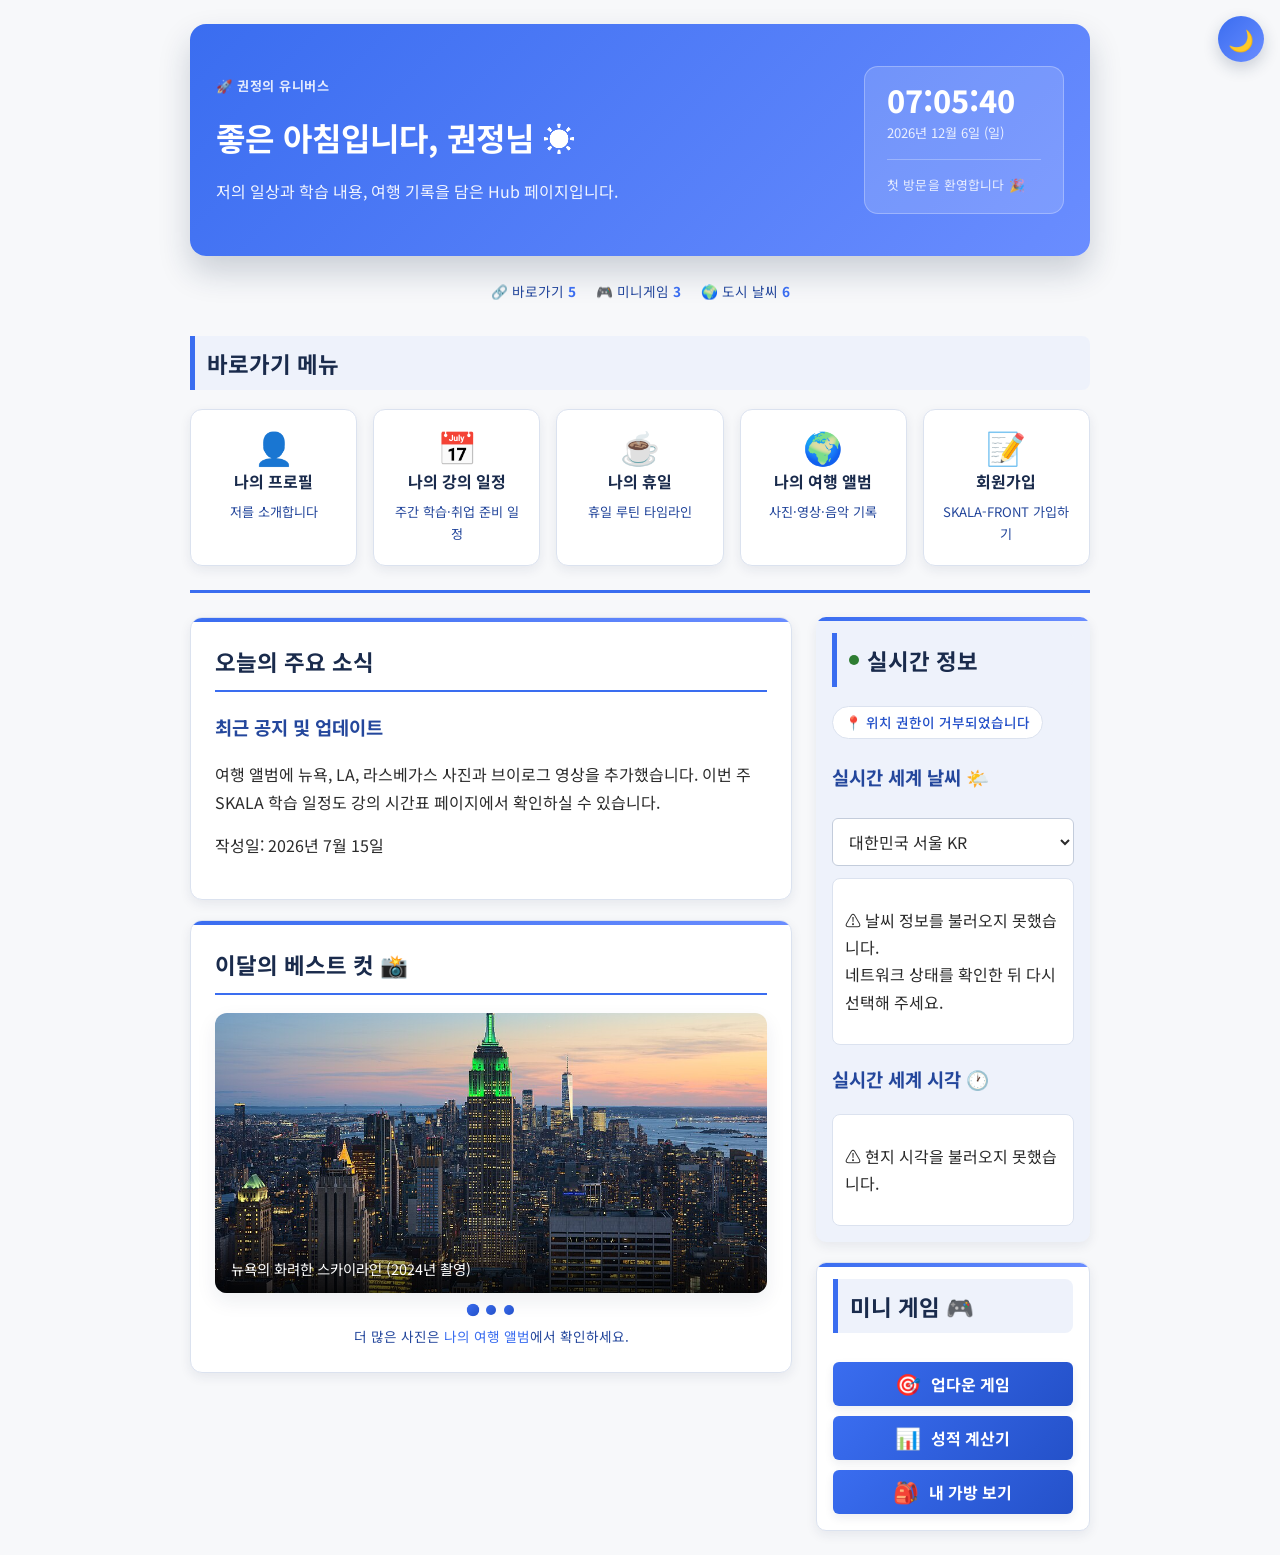
==== html/index.html @ fd558a5b "feat: 실시간 정보 위치를 실제 위치 기반으로 변경" ====
<!DOCTYPE html>
<html lang="ko">
<head>
  <meta charset="UTF-8">
  <meta name="viewport" content="width=device-width, initial-scale=1.0">
  <meta name="description" content="권정의 개인 포털 - 프로필, 강의 일정, 휴일, 여행 앨범과 실시간 세계 날씨·시각, 미니 게임을 한 곳에서 만나보세요.">
  <title>Welcome SKALA</title>
  <link rel="icon" type="image/svg+xml" href="../media/favicon.svg">
  <script>
    if (localStorage.getItem("theme") === "dark") {
      document.documentElement.setAttribute("data-theme", "dark");
    }
  </script>
  <link rel="preconnect" href="https://fonts.googleapis.com">
  <link rel="preconnect" href="https://fonts.gstatic.com" crossorigin>
  <link href="https://fonts.googleapis.com/css2?family=Noto+Sans+KR:wght@400;500;700&display=swap" rel="stylesheet">
  <link rel="stylesheet" href="../css/style.css">
</head>
<body>
  <button id="theme-toggle" class="theme-toggle" aria-label="다크모드 전환">🌙</button>
  <div class="container">
  <header class="hero hero-split">
    <div class="hero-main">
      <p class="hero-eyebrow">🚀 권정의 유니버스</p>
      <h1 class="hero-greeting"><span id="greeting">환영합니다</span></h1>
      <p class="hero-lead">저의 일상과 학습 내용, 여행 기록을 담은 Hub 페이지입니다.</p>
    </div>
    <div class="hero-status">
      <span class="hero-status-clock" id="clock">--:--:--</span>
      <span class="hero-status-date" id="hero-date"></span>
      <span class="hero-status-divider" aria-hidden="true"></span>
      <span class="hero-visit" id="hero-visit"></span>
    </div>
  </header>

  <section class="stats-strip" aria-label="사이트 요약">
    <span class="stat-item">🔗 바로가기 <strong id="stat-nav">0</strong></span>
    <span class="stat-item">🎮 미니게임 <strong id="stat-game">0</strong></span>
    <span class="stat-item">🌍 도시 날씨 <strong id="stat-city">0</strong></span>
  </section>

  <nav>
    <h2>바로가기 메뉴</h2>
    <div class="nav-cards">
      <a href="myProfile.html" class="nav-card">
        <span class="nav-card-icon">👤</span>
        <span class="nav-card-title">나의 프로필</span>
        <span class="nav-card-desc">저를 소개합니다</span>
      </a>
      <a href="myClass.html" class="nav-card">
        <span class="nav-card-icon">📅</span>
        <span class="nav-card-title">나의 강의 일정</span>
        <span class="nav-card-desc">주간 학습·취업 준비 일정</span>
      </a>
      <a href="myHoliday.html" class="nav-card">
        <span class="nav-card-icon">☕</span>
        <span class="nav-card-title">나의 휴일</span>
        <span class="nav-card-desc">휴일 루틴 타임라인</span>
      </a>
      <a href="myTrip.html" class="nav-card">
        <span class="nav-card-icon">🌍</span>
        <span class="nav-card-title">나의 여행 앨범</span>
        <span class="nav-card-desc">사진·영상·음악 기록</span>
      </a>
      <a href="signUp.html" class="nav-card">
        <span class="nav-card-icon">📝</span>
        <span class="nav-card-title">회원가입</span>
        <span class="nav-card-desc">SKALA-FRONT 가입하기</span>
      </a>
    </div>
  </nav>

  <hr class="nav-divider">

  <div class="content-layout">
    <main class="main-column">
      <section class="section-card">
        <h2>오늘의 주요 소식</h2>
        <article>
          <h3>최근 공지 및 업데이트</h3>
          <p>여행 앨범에 뉴욕, LA, 라스베가스 사진과 브이로그 영상을 추가했습니다. 이번 주 SKALA 학습 일정도 강의 시간표 페이지에서 확인하실 수 있습니다.</p>
          <p>작성일: 2026년 7월 15일</p>
        </article>
      </section>

      <section class="section-card">
      <h2>이달의 베스트 컷 📸</h2>
      <div class="carousel" id="bestCut">
        <div class="carousel-slides">
          <figure class="carousel-slide">
            <img src="../media/photo1.jpg" alt="뉴욕 스카이라인">
            <figcaption>뉴욕의 화려한 스카이라인 (2024년 촬영)</figcaption>
          </figure>
          <figure class="carousel-slide">
            <img src="../media/photo2.jpg" alt="LA 다운타운 야경">
            <figcaption>LA 다운타운의 밤 (2020년 촬영)</figcaption>
          </figure>
          <figure class="carousel-slide">
            <img src="../media/photo3.jpg" alt="라스베가스 스트립 야경">
            <figcaption>라스베가스 스트립의 화려한 야경 (2024년 촬영)</figcaption>
          </figure>
        </div>
        <div class="carousel-dots">
          <button class="carousel-dot" type="button" aria-label="1번째 사진"></button>
          <button class="carousel-dot" type="button" aria-label="2번째 사진"></button>
          <button class="carousel-dot" type="button" aria-label="3번째 사진"></button>
        </div>
        <p class="carousel-hint">더 많은 사진은 <a href="myTrip.html">나의 여행 앨범</a>에서 확인하세요.</p>
      </div>
      </section>
    </main>

    <div class="side-column">
      <aside>
        <h2 class="live-header"><span class="live-dot" aria-hidden="true"></span>실시간 정보</h2>
        <p class="location-badge" id="location-badge" aria-live="polite">📍 위치 확인 중...</p>

        <h3>실시간 세계 날씨 🌤️</h3>
        <label for="citySelect" class="visually-hidden">날씨를 조회할 도시 선택</label>
        <select id="citySelect">
          <option value="">-- 도시를 선택하세요 --</option>
          <option value="seoul">대한민국 서울 KR</option>
          <option value="newyork">미국 뉴욕 US</option>
          <option value="la">미국 LA US</option>
          <option value="vegas">미국 라스베가스 US</option>
          <option value="tokyo">일본 도쿄 JP</option>
          <option value="paris">프랑스 파리 FR</option>
        </select>
        <div id="weather-box" aria-live="polite">
          <p>도시를 선택하면 실시간 날씨 정보가 표시됩니다.</p>
        </div>

        <h3>실시간 세계 시각 🕐</h3>
        <div id="worldtime-box" aria-live="polite">
          <p>도시를 선택하면 현지 시각이 표시됩니다.</p>
        </div>
      </aside>

      <section class="game-section">
        <h2>미니 게임 <span class="game-emoji" aria-hidden="true">🎮</span></h2>
        <button class="game-btn" onclick="startUpDownGame()">
          <span class="game-btn-icon" aria-hidden="true">🎯</span>
          <span class="game-btn-label">업다운 게임</span>
        </button>
        <button class="game-btn" onclick="startGradeCalculator()">
          <span class="game-btn-icon" aria-hidden="true">📊</span>
          <span class="game-btn-label">성적 계산기</span>
        </button>
        <button class="game-btn" onclick="showMyBag()">
          <span class="game-btn-icon" aria-hidden="true">🎒</span>
          <span class="game-btn-label">내 가방 보기</span>
        </button>
      </section>
    </div>
  </div>
  </div>
  <script src="../script/upDown.js"></script>
  <script src="../script/grade.js"></script>
  <script src="../script/bag.js"></script>
  <script type="module" src="../script/realtimeInfo.js"></script>
  <script src="../script/darkMode.js"></script>
  <script src="../script/scrollReveal.js"></script>
  <script src="../script/backToTop.js"></script>
  <script src="../script/visitCounter.js"></script>
  <script src="../script/geoLocation.js"></script>
  <script src="../script/indexStats.js"></script>
  <script src="../script/greetingClock.js"></script>
  <script src="../script/carousel.js"></script>
</body>
</html>
---- css/style.css ----
/* ===== 색상 변수 (라이트 테마 기본값) ===== */
:root {
  --color-bg: #f7f8fa;
  --color-text: #2b2b2b;
  --color-text-muted: #6b7280;
  --color-heading: #1a2b4c;
  --color-heading-accent: #24479c;
  --color-primary: #3a6df0;
  --color-primary-dark: #2451c9;
  --color-primary-light: #6a8dff;
  --color-card-bg: #ffffff;
  --color-border: #dbe2ef;
  --color-aside-bg: #eef2fb;
  --color-input-border: #c3ccdb;
  --color-reset-bg: #e4e8f0;
  --color-reset-bg-hover: #d3d9e6;
  --color-table-border: #d0d7e2;
  --color-row-alt: #f4f7fd;
  --color-row-hover: #dfe8fb;
  --color-today-tint: rgba(232, 145, 43, 0.16);
  --color-shadow: rgba(26, 43, 76, 0.08);
  --color-shadow-strong: rgba(26, 43, 76, 0.2);
  --color-invalid: #d32f2f;
  --color-valid: #2e7d32;
}

/* ===== 다크 테마 오버라이드 ===== */
:root[data-theme="dark"] {
  --color-bg: #0f1420;
  --color-text: #dfe4f0;
  --color-text-muted: #9aa4bd;
  --color-heading: #f3f5fb;
  --color-heading-accent: #9db4f5;
  --color-primary: #5b8dff;
  --color-primary-dark: #3a6df0;
  --color-primary-light: #86a8ff;
  --color-card-bg: #1a2133;
  --color-border: #2b3450;
  --color-aside-bg: #1e2740;
  --color-input-border: #3a4560;
  --color-reset-bg: #2a3350;
  --color-reset-bg-hover: #35406a;
  --color-table-border: #2b3450;
  --color-row-alt: #202a42;
  --color-row-hover: #2b3757;
  --color-today-tint: rgba(240, 166, 65, 0.22);
  --color-shadow: rgba(0, 0, 0, 0.4);
  --color-shadow-strong: rgba(0, 0, 0, 0.6);
  --color-invalid: #ff6b6b;
  --color-valid: #4caf50;
}

/* ===== 전체 테마 ===== */
body {
  font-family: "Noto Sans KR", sans-serif;
  line-height: 1.7;
  color: var(--color-text);
  background-color: var(--color-bg);
  margin: 0;
  padding: 24px;
  transition: background-color 0.3s ease, color 0.3s ease;
}

/* ===== 접근성: 키보드 포커스 표시 ===== */
a:focus-visible,
button:focus-visible,
input:focus-visible,
select:focus-visible,
textarea:focus-visible {
  outline: 3px solid var(--color-primary);
  outline-offset: 2px;
  border-radius: 4px;
}

/* ===== 접근성: 시각적으로 숨기되 스크린리더에는 노출 ===== */
.visually-hidden {
  position: absolute;
  width: 1px;
  height: 1px;
  padding: 0;
  margin: -1px;
  overflow: hidden;
  clip: rect(0, 0, 0, 0);
  white-space: nowrap;
  border: 0;
}

/* ===== 제목 강조 ===== */
h1 {
  color: var(--color-heading);
  font-size: 2em;
  padding-bottom: 12px;
  margin-bottom: 20px;
  border-bottom: 3px solid var(--color-primary);
}

h2 {
  color: var(--color-heading);
  font-size: 1.4em;
  padding: 8px 12px;
  margin-top: 32px;
  border-left: 5px solid var(--color-primary);
  background-color: var(--color-aside-bg);
  border-radius: 0 8px 8px 0;
}

h3 {
  color: var(--color-heading-accent);
}

/* ===== 링크 스타일 ===== */
a {
  color: var(--color-primary);
  text-decoration: none;
  transition: color 0.2s ease;
}

a:hover {
  color: var(--color-primary-dark);
  text-decoration: underline;
}

/* ===== 레이아웃 컨테이너 ===== */
.container {
  max-width: 900px;
  margin: 0 auto;
  padding: 0 16px;
}

/* ===== 카드 공통 상단 그라데이션 바 ===== */
.side-column aside,
.side-column .game-section {
  position: relative;
  overflow: hidden;
}

.side-column aside::before,
.side-column .game-section::before {
  content: "";
  position: absolute;
  top: 0;
  left: 0;
  right: 0;
  height: 4px;
  background: linear-gradient(90deg, var(--color-primary), var(--color-primary-light));
}

/* ===== 여행 사진 카드 (myTrip.html) ===== */
.trip-card {
  margin: 0;
}

.trip-card img {
  display: block;
  width: 100%;
  height: 170px;
  object-fit: cover;
  border-radius: 10px;
  box-shadow: 0 4px 12px var(--color-shadow);
  transition: transform 0.25s ease, box-shadow 0.25s ease;
}

.trip-card img:hover {
  transform: translateY(-5px);
  box-shadow: 0 14px 26px var(--color-shadow-strong);
}

.trip-card img.lightbox-trigger {
  cursor: zoom-in;
}

.trip-card img.lightbox-trigger:focus-visible {
  outline: 3px solid var(--color-primary);
  outline-offset: 3px;
}

/* ===== 사진 라이트박스 (myTrip.html) ===== */
.lightbox {
  position: fixed;
  inset: 0;
  z-index: 2000;
  display: none;
  align-items: center;
  justify-content: center;
  padding: 24px;
  background: rgba(8, 12, 22, 0.88);
  backdrop-filter: blur(4px);
}

.lightbox.open {
  display: flex;
}

.lightbox-content {
  margin: 0;
  display: flex;
  flex-direction: column;
  align-items: center;
  gap: 14px;
}

.lightbox-img {
  max-width: 92vw;
  max-height: 78vh;
  object-fit: contain;
  border-radius: 10px;
  box-shadow: 0 20px 50px rgba(0, 0, 0, 0.5);
}

.lightbox-caption {
  color: #f2f4f8;
  font-weight: 600;
  font-size: 0.95rem;
  text-align: center;
}

.lightbox-close,
.lightbox-nav {
  position: fixed;
  display: grid;
  place-items: center;
  padding: 0;
  border: none;
  border-radius: 50%;
  color: #ffffff;
  background: rgba(255, 255, 255, 0.15);
  box-shadow: none;
  cursor: pointer;
  line-height: 1;
  transition: background 0.2s ease, transform 0.2s ease;
}

.lightbox-close {
  top: 18px;
  right: 18px;
  width: 44px;
  height: 44px;
  font-size: 1.3rem;
}

.lightbox-nav {
  top: 50%;
  transform: translateY(-50%);
  width: 48px;
  height: 48px;
  font-size: 2rem;
}

.lightbox-prev {
  left: 18px;
}

.lightbox-next {
  right: 18px;
}

.lightbox-close:hover {
  background: rgba(255, 255, 255, 0.3);
  transform: scale(1.08);
}

.lightbox-nav:hover {
  background: rgba(255, 255, 255, 0.3);
  transform: translateY(-50%) scale(1.08);
}

.lightbox-close:focus-visible,
.lightbox-nav:focus-visible {
  outline: 3px solid #ffffff;
  outline-offset: 2px;
}

.trip-card figcaption {
  margin-top: 10px;
}

.trip-card figcaption strong {
  color: var(--color-heading);
  font-size: 1.05em;
}

.trip-card .trip-year {
  color: var(--color-heading-accent);
  font-size: 0.9em;
}

.trip-card figcaption small {
  display: block;
  margin-top: 4px;
  font-size: 0.75em;
  color: var(--color-heading-accent);
}

/* 미디어(오디오/비디오)를 카드 폭에 맞춤 */
.section-card audio {
  width: 100%;
}

.section-card video {
  display: block;
  width: 100%;
  max-width: 640px;
  margin: 0 auto;
  border-radius: 10px;
}

/* ===== 테이블 (myClass.html) ===== */
/* 좁은 화면에서 표가 짓눌리지 않고 가로 스크롤되도록 감싸는 래퍼 */
.table-scroll {
  overflow-x: auto;
  margin-bottom: 28px;
  border-radius: 10px;
  -webkit-overflow-scrolling: touch;
}

table {
  border-collapse: collapse;
  width: 100%;
  min-width: 640px;
  margin-bottom: 28px;
  box-shadow: 0 4px 12px var(--color-shadow);
  border-radius: 10px;
  overflow: hidden;
}

.table-scroll table {
  margin-bottom: 0;
}

th,
td {
  border: 1px solid var(--color-table-border);
  padding: 10px 8px;
  text-align: center;
}

thead th {
  background: linear-gradient(135deg, var(--color-primary), var(--color-primary-dark));
  color: #ffffff;
}

tbody th {
  background-color: var(--color-aside-bg);
  color: var(--color-heading);
}

td {
  background-color: var(--color-card-bg);
  transition: background-color 0.15s ease;
}

/* 짝수 행 zebra 스트라이핑 */
tbody tr:nth-child(even) td {
  background-color: var(--color-row-alt);
}

/* 셀(칸) hover 강조 */
tbody td:hover {
  background-color: var(--color-row-hover);
}

/* ===== 오늘 요일 강조 (myClass.html) ===== */
thead th.today-head {
  background: linear-gradient(135deg, #efa53c, #e0821f);
}

.today-badge {
  display: block;
  margin-top: 5px;
  font-size: 0.7rem;
  font-weight: 700;
  letter-spacing: 0.02em;
}

/* 배경색 위에 겹치는 오버레이라 zebra 줄무늬 위에서도 균일하게 보임 */
td.today-col,
tbody th.today-col {
  background-image: linear-gradient(
    var(--color-today-tint),
    var(--color-today-tint)
  );
}

.today-note {
  margin: 0 0 20px;
  padding: 12px 16px;
  border-radius: 10px;
  background-color: var(--color-aside-bg);
  border: 1px solid var(--color-border);
  color: var(--color-heading);
  font-size: 0.9rem;
}

/* ===== 회원가입 폼 (signUp.html) ===== */
fieldset {
  border: 1px solid var(--color-border);
  border-radius: 10px;
  padding: 20px;
  margin-bottom: 24px;
  background-color: var(--color-card-bg);
  box-shadow: 0 4px 12px var(--color-shadow);
}

legend {
  float: left;
  width: 100%;
  box-sizing: border-box;
  padding: 0 0 12px 0;
  margin-bottom: 18px;
  border-bottom: 2px solid var(--color-primary);
  font-weight: 700;
  color: var(--color-heading);
  font-size: 1.1em;
}

/* legend를 float으로 정상 흐름에 넣은 뒤 본문이 아래로 오도록 */
legend + * {
  clear: left;
}

label {
  font-weight: 500;
}

input[type="text"],
input[type="password"],
input[type="date"],
select,
textarea {
  width: 100%;
  max-width: 360px;
  padding: 10px 12px;
  margin-top: 6px;
  font-family: inherit;
  font-size: 1em;
  color: var(--color-text);
  background-color: var(--color-card-bg);
  border: 1px solid var(--color-input-border);
  border-radius: 6px;
  box-sizing: border-box;
  transition: border-color 0.2s ease;
}

input[type="text"]:focus,
input[type="password"]:focus,
input[type="date"]:focus,
select:focus,
textarea:focus {
  outline: none;
  border-color: var(--color-primary);
}

.hidden {
  display: none;
}

input[type="submit"],
input[type="reset"] {
  padding: 12px 24px;
  margin-right: 10px;
  font-size: 1em;
  font-weight: 700;
  border-radius: 6px;
  border: none;
  cursor: pointer;
  box-shadow: 0 4px 10px var(--color-shadow);
  transition: background-color 0.2s ease, transform 0.2s ease, box-shadow 0.2s ease;
}

input[type="submit"] {
  background: linear-gradient(135deg, var(--color-primary), var(--color-primary-dark));
  color: #ffffff;
}

input[type="submit"]:hover {
  transform: translateY(-2px);
  box-shadow: 0 10px 20px var(--color-shadow-strong);
}

input[type="reset"] {
  background-color: var(--color-reset-bg);
  color: var(--color-text);
}

input[type="reset"]:hover {
  background-color: var(--color-reset-bg-hover);
}

/* ===== 공통 히어로 헤더 (signUp / myProfile / myHoliday) ===== */
.hero {
  position: relative;
  text-align: center;
  padding: 42px 26px;
  margin: 0 auto 24px auto;
  background: linear-gradient(135deg, var(--color-primary), var(--color-primary-light));
  border-radius: 16px;
  box-shadow: 0 16px 32px var(--color-shadow-strong);
}

.home-link {
  position: absolute;
  top: 16px;
  left: 16px;
  display: inline-flex;
  align-items: center;
  gap: 4px;
  padding: 6px 12px;
  font-size: 0.85rem;
  font-weight: 500;
  color: #ffffff;
  background-color: rgba(255, 255, 255, 0.18);
  border: 1px solid rgba(255, 255, 255, 0.35);
  border-radius: 999px;
  transition: background-color 0.2s ease, transform 0.2s ease;
}

.home-link:hover {
  background-color: rgba(255, 255, 255, 0.3);
  transform: translateX(-2px);
}

/* 폼 폭에 맞춘 좁은 히어로 (signUp) */
.hero-narrow {
  max-width: 520px;
}

.hero-icon {
  width: 76px;
  height: 76px;
  margin: 0 auto 14px auto;
  display: flex;
  align-items: center;
  justify-content: center;
  font-size: 2.3em;
  background-color: rgba(255, 255, 255, 0.2);
  border-radius: 50%;
}

.hero h1 {
  color: #ffffff;
  border-bottom: none;
  margin: 0 0 14px 0;
  padding-bottom: 0;
  animation: fadeIn 1s ease;
}

.hero p {
  color: rgba(255, 255, 255, 0.92);
  margin: 0 auto;
  max-width: 480px;
  line-height: 1.7;
}

/* 히어로 인사말 + 실시간 시계 (index.html) */
/* index hero: 좌우 스플릿 레이아웃 (인사말 + 상태 카드) */
.hero-split {
  text-align: left;
  display: flex;
  align-items: center;
  justify-content: space-between;
  flex-wrap: wrap;
  gap: 24px 32px;
}

.hero-main {
  flex: 1 1 320px;
  min-width: 0;
  text-align: left;
}

/* .hero p 규칙(margin:0 auto)을 이기도록 .hero-split로 스코프 */
.hero-split .hero-eyebrow {
  margin: 0 0 12px;
  max-width: none;
  font-size: 0.82rem;
  font-weight: 700;
  letter-spacing: 0.04em;
  color: rgba(255, 255, 255, 0.85);
}

.hero-split .hero-lead {
  margin: 0;
  max-width: 460px;
  color: rgba(255, 255, 255, 0.92);
  line-height: 1.7;
}

.hero-status {
  box-sizing: border-box;
  flex: 0 0 auto;
  min-width: 200px;
  max-width: 100%;
  display: flex;
  flex-direction: column;
  padding: 18px 22px;
  background: rgba(255, 255, 255, 0.15);
  border: 1px solid rgba(255, 255, 255, 0.28);
  border-radius: 14px;
  color: #ffffff;
}

.hero-status-clock {
  font-size: 1.9rem;
  font-weight: 800;
  line-height: 1;
  font-variant-numeric: tabular-nums;
}

.hero-status-date {
  margin-top: 7px;
  font-size: 0.82rem;
  color: rgba(255, 255, 255, 0.85);
}

.hero-status-divider {
  height: 1px;
  background: rgba(255, 255, 255, 0.28);
  margin: 14px 0;
}

.hero-status .hero-visit {
  margin: 0;
  font-size: 0.8rem;
  letter-spacing: 0.01em;
  color: rgba(255, 255, 255, 0.82);
  font-variant-numeric: tabular-nums;
}

.hero-status .hero-visit:empty {
  display: none;
}

/* 방문 정보가 없으면(첫 방문) 구분선도 숨김 */
.hero-status:has(.hero-visit:empty) .hero-status-divider {
  display: none;
}

/* ===== 회원가입 폼 레이아웃 (signUp.html) ===== */
.signup-form {
  max-width: 520px;
  margin: 0 auto;
}

.form-group {
  margin-bottom: 18px;
}

.form-group:last-child {
  margin-bottom: 0;
}

.form-group label,
.form-group .group-label {
  display: block;
  margin-bottom: 6px;
  font-weight: 500;
  color: var(--color-heading);
}

.form-group .required {
  color: var(--color-invalid);
  font-size: 0.85em;
  font-weight: 400;
}

/* 폼 내 입력 요소는 카드 폭에 맞춰 꽉 차게 */
.signup-form input[type="text"],
.signup-form input[type="password"],
.signup-form input[type="date"],
.signup-form select,
.signup-form textarea {
  max-width: 100%;
  margin-top: 0;
}

.signup-form textarea {
  resize: vertical;
}

/* 입력창 + 아이콘 래퍼 */
.input-wrap {
  position: relative;
}

.input-wrap input {
  padding-right: 38px;
}

.input-wrap.has-toggle input {
  padding-right: 68px;
}

/* 입력창 안쪽 ✓/✗ 상태 아이콘 */
.field-status {
  position: absolute;
  top: 50%;
  right: 12px;
  transform: translateY(-50%);
  font-size: 1em;
  font-weight: 700;
  pointer-events: none;
}

.input-wrap.has-toggle .field-status {
  right: 42px;
}

.field-status.valid {
  color: var(--color-valid);
}

.field-status.invalid {
  color: var(--color-invalid);
}

/* 비밀번호 표시/숨김 토글 */
.pw-toggle {
  position: absolute;
  top: 50%;
  right: 6px;
  transform: translateY(-50%);
  width: 30px;
  height: 30px;
  padding: 0;
  font-size: 1em;
  background: none;
  border: none;
  border-radius: 6px;
  box-shadow: none;
  cursor: pointer;
}

.pw-toggle:hover {
  background-color: var(--color-aside-bg);
  transform: translateY(-50%);
  box-shadow: none;
}

/* 자기소개 글자 수 카운터 */
.char-counter {
  display: block;
  margin-top: 4px;
  text-align: right;
  font-size: 0.85em;
  color: var(--color-heading-accent);
}

/* 이메일 한 줄 배치 */
.email-row {
  display: flex;
  flex-wrap: wrap;
  align-items: center;
  gap: 8px;
}

.email-row .email-at {
  color: var(--color-heading-accent);
  font-weight: 700;
}

.email-row #userEmail {
  flex: 1 1 120px;
}

.email-row #emailDomain {
  flex: 0 1 auto;
  width: auto;
}

.email-row #customDomain {
  flex: 1 1 100%;
}

/* 라디오 / 체크박스 그룹 */
.option-row {
  display: flex;
  flex-wrap: wrap;
  gap: 8px 20px;
}

.option-column {
  display: flex;
  flex-direction: column;
  gap: 10px;
}

.option {
  display: inline-flex;
  align-items: center;
  gap: 6px;
  font-weight: 400;
  cursor: pointer;
}

.option input {
  width: auto;
  margin: 0;
  cursor: pointer;
}

/* 제출 / 초기화 버튼 영역 */
.form-actions {
  display: flex;
  gap: 12px;
  margin-top: 8px;
}

.form-actions input {
  flex: 1;
  margin-right: 0;
}

/* ===== 좁은 페이지 컨테이너 (myProfile / myHoliday) ===== */
.container-narrow {
  max-width: 640px;
}

/* ===== 공통 섹션 카드 (myProfile / myHoliday) ===== */
.section-card {
  position: relative;
  overflow: hidden;
  background-color: var(--color-card-bg);
  border: 1px solid var(--color-border);
  border-radius: 12px;
  padding: 24px;
  margin-bottom: 20px;
  box-shadow: 0 4px 12px var(--color-shadow);
}

.section-card::before {
  content: "";
  position: absolute;
  top: 0;
  left: 0;
  right: 0;
  height: 4px;
  background: linear-gradient(90deg, var(--color-primary), var(--color-primary-light));
}

.section-card h2 {
  margin: 0 0 18px 0;
  padding: 0 0 10px 0;
  background: none;
  border-left: none;
  border-bottom: 2px solid var(--color-primary);
  border-radius: 0;
}

/* ===== 프로필 리스트 (myProfile.html) ===== */
/* 좋아하는 음식 - 칩 그리드 */
.food-list {
  list-style: none;
  margin: 0;
  padding: 0;
  display: grid;
  grid-template-columns: repeat(2, 1fr);
  gap: 12px;
}

.food-list li {
  padding: 14px 16px;
  background-color: var(--color-aside-bg);
  border-radius: 10px;
  font-weight: 500;
  transition: transform 0.2s ease;
}

.food-list li:hover {
  transform: translateY(-3px);
}

/* 올해 할 일 - 번호 뱃지 리스트 */
.todo-list {
  list-style: none;
  margin: 0;
  padding: 0;
  counter-reset: todo;
}

.todo-list li {
  counter-increment: todo;
  display: flex;
  align-items: center;
  gap: 14px;
  padding: 14px 0;
  border-bottom: 1px solid var(--color-border);
}

.todo-list li:last-child {
  border-bottom: none;
}

.todo-list li::before {
  content: counter(todo);
  flex-shrink: 0;
  width: 30px;
  height: 30px;
  display: flex;
  align-items: center;
  justify-content: center;
  background: linear-gradient(135deg, var(--color-primary), var(--color-primary-dark));
  color: #ffffff;
  border-radius: 50%;
  font-weight: 700;
  font-size: 0.9em;
}

/* 나를 설명하는 단어들 - 키워드 카드 */
.keyword-list {
  margin: 0;
  display: grid;
  gap: 16px;
}

.keyword-item {
  padding-left: 14px;
  border-left: 3px solid var(--color-primary);
}

.keyword-item dt {
  display: inline-block;
  margin-bottom: 6px;
  padding: 4px 14px;
  background: linear-gradient(135deg, var(--color-primary), var(--color-primary-dark));
  color: #ffffff;
  border-radius: 20px;
  font-weight: 700;
  font-size: 0.95em;
}

.keyword-item dd {
  margin: 0;
  color: var(--color-text);
}

/* ===== 회원가입 완료 페이지 (signUpResult.html) ===== */
/* 안내 사항 체크 리스트 */
.notice-list {
  list-style: none;
  margin: 0;
  padding: 0;
}

.notice-list li {
  position: relative;
  padding: 8px 0 8px 30px;
}

.notice-list li::before {
  content: "✓";
  position: absolute;
  left: 0;
  top: 8px;
  color: var(--color-valid);
  font-weight: 700;
}

/* 이동 링크 - 버튼형 그리드 */
.result-links {
  display: grid;
  grid-template-columns: repeat(2, 1fr);
  gap: 12px;
  margin-top: 14px;
}

.result-links a {
  display: block;
  padding: 14px 16px;
  text-align: center;
  background-color: var(--color-aside-bg);
  color: var(--color-heading);
  border-radius: 10px;
  font-weight: 500;
  transition: transform 0.2s ease, background 0.2s ease, color 0.2s ease, box-shadow 0.2s ease;
}

.result-links a:hover {
  background: linear-gradient(135deg, var(--color-primary), var(--color-primary-dark));
  color: #ffffff;
  text-decoration: none;
  transform: translateY(-3px);
  box-shadow: 0 8px 18px var(--color-shadow);
}

/* ===== 휴일 페이지 타임라인 (myHoliday.html) ===== */
.timeline {
  position: relative;
  margin: 0;
}

.timeline::before {
  content: "";
  position: absolute;
  left: 30px;
  top: 14px;
  bottom: 14px;
  width: 2px;
  background: var(--color-border);
  z-index: 0;
}

.timeline-item {
  position: relative;
  display: flex;
  gap: 16px;
  padding-bottom: 18px;
}

.timeline-item:last-child {
  padding-bottom: 0;
}

.timeline-time {
  position: relative;
  z-index: 1;
  flex-shrink: 0;
  width: 60px;
  height: 28px;
  display: flex;
  align-items: center;
  justify-content: center;
  background: linear-gradient(135deg, var(--color-primary), var(--color-primary-dark));
  color: #ffffff;
  border-radius: 20px;
  font-weight: 700;
  font-size: 0.85em;
}

.timeline-desc {
  margin: 0;
  padding-top: 3px;
}

/* ===== 버튼 (미니 게임 등) ===== */
button {
  padding: 10px 20px;
  font-size: 1em;
  font-weight: 700;
  font-family: inherit;
  color: #ffffff;
  background: linear-gradient(135deg, var(--color-primary), var(--color-primary-dark));
  border: none;
  border-radius: 6px;
  cursor: pointer;
  box-shadow: 0 4px 10px var(--color-shadow);
  transition: background-color 0.2s ease, transform 0.2s ease, box-shadow 0.2s ease;
}

button:hover {
  transform: translateY(-2px);
  box-shadow: 0 10px 20px var(--color-shadow-strong);
}

/* ===== 다크모드 토글 버튼 ===== */
.theme-toggle {
  position: fixed;
  top: 16px;
  right: 16px;
  z-index: 1000;
  width: 46px;
  height: 46px;
  padding: 0;
  border-radius: 50%;
  border: none;
  background: linear-gradient(135deg, var(--color-primary), var(--color-primary-light));
  color: #ffffff;
  font-size: 1.3em;
  line-height: 1;
  display: flex;
  align-items: center;
  justify-content: center;
  cursor: pointer;
  box-shadow: 0 6px 16px var(--color-shadow-strong);
  transition: transform 0.25s ease;
}

.theme-toggle:hover {
  transform: scale(1.12) rotate(12deg);
}

/* ===== 맨 위로 버튼 ===== */
.back-to-top {
  position: fixed;
  bottom: 20px;
  right: 20px;
  z-index: 1000;
  width: 46px;
  height: 46px;
  padding: 0;
  border: none;
  border-radius: 50%;
  font-size: 1.4rem;
  line-height: 1;
  color: #ffffff;
  background: linear-gradient(135deg, var(--color-primary), var(--color-primary-dark));
  box-shadow: 0 6px 16px var(--color-shadow-strong);
  cursor: pointer;
  opacity: 0;
  transform: translateY(12px);
  pointer-events: none;
  transition: opacity 0.25s ease, transform 0.25s ease, box-shadow 0.2s ease;
}

.back-to-top.visible {
  opacity: 1;
  transform: translateY(0);
  pointer-events: auto;
}

.back-to-top:hover {
  transform: translateY(-3px);
  box-shadow: 0 10px 22px var(--color-shadow-strong);
}

/* ===== 스탯 요약 스트립 (index.html) ===== */
.stats-strip {
  display: flex;
  flex-wrap: wrap;
  justify-content: center;
  gap: 6px 20px;
  margin-bottom: 24px;
  font-size: 0.85em;
  color: var(--color-heading-accent);
}

.stat-item strong {
  color: var(--color-primary);
  font-weight: 700;
}

/* ===== 바로가기 카드 그리드 (index.html) ===== */
.nav-cards {
  display: grid;
  grid-template-columns: repeat(auto-fit, minmax(160px, 1fr));
  gap: 16px;
}

.nav-card {
  display: flex;
  flex-direction: column;
  align-items: center;
  text-align: center;
  gap: 6px;
  padding: 20px 16px;
  background-color: var(--color-card-bg);
  border: 1px solid var(--color-border);
  border-radius: 12px;
  color: var(--color-heading);
  box-shadow: 0 4px 12px var(--color-shadow);
  transition: transform 0.2s ease, box-shadow 0.2s ease, border-color 0.2s ease;
}

.nav-card:hover {
  transform: translateY(-5px);
  border-color: var(--color-primary);
  box-shadow: 0 14px 26px var(--color-shadow-strong);
  text-decoration: none;
}

.nav-card-icon {
  font-size: 2em;
  line-height: 1;
}

.nav-card-title {
  font-weight: 700;
  color: var(--color-heading);
}

.nav-card-desc {
  font-size: 0.82em;
  color: var(--color-heading-accent);
}

/* ===== 메뉴 하단 구분선 (index.html) ===== */
.nav-divider {
  border: none;
  border-top: 3px solid var(--color-primary);
  margin: 24px 0;
}

/* ===== main/side-column 가로 배치 (index.html) ===== */
.content-layout {
  display: flex;
  gap: 24px;
  align-items: flex-start;
}

.main-column {
  flex: 2.2;
  min-width: 0;
  display: flex;
  flex-direction: column;
  gap: 20px;
}

.main-column .section-card {
  margin-bottom: 0;
}

.side-column {
  flex: 1;
  min-width: 260px;
  display: flex;
  flex-direction: column;
  gap: 20px;
}

.side-column aside,
.side-column .game-section {
  border-radius: 10px;
  padding: 16px;
  box-shadow: 0 4px 12px var(--color-shadow);
}

.side-column aside {
  background-color: var(--color-aside-bg);
}

.side-column .game-section {
  background-color: var(--color-card-bg);
  border: 1px solid var(--color-border);
  display: flex;
  flex-direction: column;
  gap: 10px;
  align-items: stretch;
}

.side-column .game-section button {
  width: 100%;
  text-align: center;
}

/* ===== 미니 게임 버튼 애니메이션 ===== */
.game-emoji {
  display: inline-block;
  transform-origin: 70% 70%;
  animation: gameWiggle 2.6s ease-in-out infinite;
}

@keyframes gameWiggle {
  0%, 88%, 100% { transform: rotate(0deg); }
  91% { transform: rotate(-14deg); }
  94% { transform: rotate(12deg); }
  97% { transform: rotate(-6deg); }
}

.game-btn {
  position: relative;
  overflow: hidden;
  display: flex;
  align-items: center;
  justify-content: center;
  gap: 10px;
  /* 로드 시 순차 등장 */
  opacity: 0;
  animation: gameBtnIn 0.5s ease forwards;
}

.game-section .game-btn:nth-of-type(1) { animation-delay: 0.05s; }
.game-section .game-btn:nth-of-type(2) { animation-delay: 0.15s; }
.game-section .game-btn:nth-of-type(3) { animation-delay: 0.25s; }

@keyframes gameBtnIn {
  from { opacity: 0; transform: translateY(12px); }
  to { opacity: 1; transform: translateY(0); }
}

.game-btn-icon {
  font-size: 1.3rem;
  line-height: 1;
  transition: transform 0.25s ease;
}

.game-btn:hover .game-btn-icon {
  animation: gameIconBounce 0.5s ease;
}

@keyframes gameIconBounce {
  0%, 100% { transform: translateY(0) rotate(0); }
  30% { transform: translateY(-5px) rotate(-8deg); }
  60% { transform: translateY(-2px) rotate(6deg); }
}

/* 호버 시 빛 스윕 효과 */
.game-btn::after {
  content: "";
  position: absolute;
  top: 0;
  left: -75%;
  width: 50%;
  height: 100%;
  background: linear-gradient(
    120deg,
    rgba(255, 255, 255, 0) 0%,
    rgba(255, 255, 255, 0.45) 50%,
    rgba(255, 255, 255, 0) 100%
  );
  transform: skewX(-20deg);
  pointer-events: none;
}

.game-btn:hover::after {
  animation: gameShine 0.7s ease;
}

@keyframes gameShine {
  from { left: -75%; }
  to { left: 130%; }
}

@media (prefers-reduced-motion: reduce) {
  .game-emoji,
  .game-btn {
    animation: none;
    opacity: 1;
  }
  .game-btn:hover .game-btn-icon,
  .game-btn:hover::after {
    animation: none;
  }
}

.content-layout main h2,
.side-column aside h2,
.side-column .game-section h2 {
  margin-top: 0;
}

/* ===== 스크롤 등장 애니메이션 ===== */
.reveal {
  opacity: 0;
  transform: translateY(22px);
  transition: opacity 0.6s ease, transform 0.6s ease;
  will-change: opacity, transform;
}

.reveal.is-visible {
  opacity: 1;
  transform: none;
}

/* ===== 비밀번호 강도 미터 (signUp.html) ===== */
.pw-strength {
  display: flex;
  align-items: center;
  gap: 10px;
  margin-top: 8px;
}

.pw-strength[hidden] {
  display: none;
}

.pw-strength-bar {
  display: flex;
  gap: 4px;
  flex: 1;
}

.pw-strength-bar span {
  flex: 1;
  height: 6px;
  border-radius: 999px;
  background-color: var(--color-reset-bg);
  transition: background-color 0.25s ease;
}

.pw-strength-label {
  font-size: 0.8rem;
  font-weight: 700;
  min-width: 56px;
  text-align: right;
}

.pw-strength[data-level="1"] .pw-strength-bar span:nth-child(-n + 1),
.pw-strength[data-level="2"] .pw-strength-bar span:nth-child(-n + 2),
.pw-strength[data-level="3"] .pw-strength-bar span:nth-child(-n + 3),
.pw-strength[data-level="4"] .pw-strength-bar span:nth-child(-n + 4) {
  background-color: var(--pw-color);
}

.pw-strength[data-level="1"] { --pw-color: var(--color-invalid); }
.pw-strength[data-level="2"] { --pw-color: #e0993a; }
.pw-strength[data-level="3"] { --pw-color: var(--color-primary); }
.pw-strength[data-level="4"] { --pw-color: var(--color-valid); }

.pw-strength[data-level="1"] .pw-strength-label { color: var(--color-invalid); }
.pw-strength[data-level="2"] .pw-strength-label { color: #e0993a; }
.pw-strength[data-level="3"] .pw-strength-label { color: var(--color-primary); }
.pw-strength[data-level="4"] .pw-strength-label { color: var(--color-valid); }

/* ===== 기술 스택 게이지 (myProfile.html) ===== */
.skill-intro {
  margin: 0 0 18px;
  color: var(--color-text-muted);
  font-size: 0.92rem;
}

.skill-list {
  list-style: none;
  margin: 0;
  padding: 0;
  display: flex;
  flex-direction: column;
  gap: 16px;
}

.skill-head {
  display: flex;
  justify-content: space-between;
  align-items: baseline;
  margin-bottom: 7px;
}

.skill-name {
  font-weight: 500;
  font-size: 0.95rem;
}

.skill-pct {
  font-weight: 700;
  font-size: 0.9rem;
  color: var(--color-primary);
  font-variant-numeric: tabular-nums;
}

.skill-track {
  height: 10px;
  border-radius: 999px;
  background-color: var(--color-reset-bg);
  overflow: hidden;
}

.skill-fill {
  display: block;
  height: 100%;
  width: 0;
  border-radius: 999px;
  background: linear-gradient(90deg, var(--color-primary), var(--color-primary-light));
  transition: width 1.1s cubic-bezier(0.22, 1, 0.36, 1);
}

@media (prefers-reduced-motion: reduce) {
  .skill-fill {
    transition: none;
  }
}

/* ===== 실시간 정보 위젯 ===== */
.live-header {
  display: flex;
  align-items: center;
  gap: 8px;
}

.live-dot {
  width: 10px;
  height: 10px;
  border-radius: 50%;
  background-color: var(--color-valid);
  box-shadow: 0 0 0 0 var(--color-valid);
  animation: livePulse 1.8s infinite;
}

@keyframes livePulse {
  0% {
    box-shadow: 0 0 0 0 rgba(46, 125, 50, 0.5);
  }
  70% {
    box-shadow: 0 0 0 8px rgba(46, 125, 50, 0);
  }
  100% {
    box-shadow: 0 0 0 0 rgba(46, 125, 50, 0);
  }
}

.location-badge {
  display: inline-block;
  margin: 0 0 4px;
  padding: 4px 12px;
  border-radius: 999px;
  font-size: 0.85rem;
  font-weight: 500;
  color: var(--color-primary-dark);
  background-color: var(--color-card-bg);
  border: 1px solid var(--color-border);
}

@media (prefers-reduced-motion: reduce) {
  .live-dot {
    animation: none;
  }
}

.info-city {
  margin: 0 0 10px;
  font-weight: 700;
}

.weather-main {
  display: flex;
  align-items: center;
  gap: 12px;
  margin-bottom: 12px;
  padding: 14px 16px;
  border-radius: 12px;
  color: #ffffff;
  background: linear-gradient(135deg, #6b7a90, #97a6ba);
  box-shadow: 0 4px 10px var(--color-shadow);
}

.weather-main-icon {
  font-size: 2.4rem;
  line-height: 1;
}

.weather-main-text {
  font-size: 1.25rem;
  font-weight: 700;
  text-shadow: 0 1px 2px rgba(0, 0, 0, 0.25);
}

/* 날씨 상태·낮밤에 따른 배경 그라데이션 */
.weather-main.sky-clear-day {
  background: linear-gradient(135deg, #4a90e2, #67c1f5);
}
.weather-main.sky-clear-night {
  background: linear-gradient(135deg, #1e2a52, #3a4780);
}
.weather-main.sky-cloud {
  background: linear-gradient(135deg, #6b7a90, #97a6ba);
}
.weather-main.sky-fog {
  background: linear-gradient(135deg, #8a94a3, #aeb6c2);
}
.weather-main.sky-rain {
  background: linear-gradient(135deg, #445c7a, #6b8299);
}
.weather-main.sky-snow {
  background: linear-gradient(135deg, #5d86b3, #9cbfe0);
}
.weather-main.sky-storm {
  background: linear-gradient(135deg, #34344e, #565676);
}

.stat-grid {
  display: grid;
  grid-template-columns: 1fr 1fr;
  gap: 10px;
}

.stat-tile {
  display: flex;
  flex-direction: column;
  align-items: center;
  gap: 2px;
  padding: 12px 8px;
  border-radius: 10px;
  background-color: var(--color-card-bg);
  border: 1px solid var(--color-border);
}

.stat-tile-icon {
  font-size: 1.4rem;
  line-height: 1;
}

.stat-tile-value {
  font-size: 1.35rem;
  font-weight: 700;
  color: var(--color-primary);
}

.stat-tile-label {
  font-size: 0.8rem;
  color: var(--color-text-muted);
}

.time-display {
  display: flex;
  align-items: baseline;
  gap: 10px;
  margin-bottom: 6px;
}

.time-big {
  font-size: 2rem;
  font-weight: 700;
  color: var(--color-primary);
  line-height: 1;
}

.time-date {
  font-size: 0.95rem;
  color: var(--color-text-muted);
}

.time-zone {
  margin: 0;
  font-size: 0.9rem;
  color: var(--color-text-muted);
}

/* ===== 이달의 베스트 컷 캐러셀 (index.html) ===== */
.carousel-slides {
  position: relative;
  height: 280px;
  border-radius: 12px;
  overflow: hidden;
  box-shadow: 0 8px 20px var(--color-shadow);
}

.carousel-slide {
  position: absolute;
  inset: 0;
  margin: 0;
  opacity: 0;
  transition: opacity 0.8s ease;
}

.carousel-slide.active {
  opacity: 1;
}

.carousel-slide img {
  width: 100%;
  height: 100%;
  object-fit: cover;
  display: block;
}

.carousel-slide figcaption {
  position: absolute;
  left: 0;
  right: 0;
  bottom: 0;
  padding: 24px 16px 12px 16px;
  background: linear-gradient(to top, rgba(0, 0, 0, 0.75), transparent);
  color: #ffffff;
  font-size: 0.9em;
}

.carousel-dots {
  display: flex;
  justify-content: center;
  gap: 8px;
  margin-top: 12px;
}

.carousel-dot {
  width: 10px;
  height: 10px;
  padding: 0;
  border: none;
  border-radius: 50%;
  background-color: var(--color-border);
  box-shadow: none;
  cursor: pointer;
  transition: background-color 0.2s ease, transform 0.2s ease;
}

.carousel-dot:hover {
  background-color: var(--color-primary-light);
  transform: scale(1.2);
  box-shadow: none;
}

/* 활성 점은 현재 사진에 맞는 색으로 표시 */
.carousel-dot.active {
  transform: scale(1.25);
}

.carousel-dot:nth-child(1).active {
  background-color: #3a6df0; /* 뉴욕 - 블루 */
}

.carousel-dot:nth-child(2).active {
  background-color: #f0993a; /* LA - 앰버 */
}

.carousel-dot:nth-child(3).active {
  background-color: #a34bd0; /* 라스베가스 - 퍼플 */
}

.carousel-hint {
  margin: 10px 0 0 0;
  font-size: 0.85em;
  color: var(--color-heading-accent);
  text-align: center;
}

/* ===== 여행 사진 Grid (myTrip.html) ===== */
.trip-gallery {
  display: grid;
  grid-template-columns: repeat(3, 1fr);
  gap: 20px;
}

/* ===== 헤더 등장 애니메이션 ===== */
@keyframes fadeIn {
  from {
    opacity: 0;
    transform: translateY(-16px);
  }
  to {
    opacity: 1;
    transform: translateY(0);
  }
}

/* ===== 실시간 날씨/시각 (index.html) ===== */
#weather-box,
#worldtime-box {
  margin-top: 12px;
  padding: 12px;
  background-color: var(--color-card-bg);
  border: 1px solid var(--color-border);
  border-radius: 8px;
}

#weather-box ul,
#worldtime-box ul {
  margin: 8px 0 0 0;
  padding-left: 20px;
}

/* ===== 실시간 유효성 검사 (signUp.html) ===== */
.field-feedback {
  display: inline-block;
  margin-top: 4px;
  min-height: 1.1em;
  font-size: 0.85em;
}

.field-feedback.invalid {
  color: var(--color-invalid);
}

.field-feedback.valid {
  color: var(--color-valid);
}

input.invalid {
  border-color: var(--color-invalid) !important;
}

input.valid {
  border-color: var(--color-valid) !important;
}

/* ===== 반응형 웹 디자인 (786px 이하) ===== */
@media (max-width: 786px) {
  body {
    padding: 16px;
  }

  .content-layout {
    flex-direction: column;
  }

  .trip-gallery {
    grid-template-columns: 1fr;
  }

  .result-links {
    grid-template-columns: 1fr;
  }

  .theme-toggle {
    top: 10px;
    right: 10px;
    width: 40px;
    height: 40px;
    font-size: 1.1em;
  }

  .hero-status {
    width: 100%;
  }

  .back-to-top {
    bottom: 14px;
    right: 14px;
    width: 42px;
    height: 42px;
    font-size: 1.25rem;
  }
}
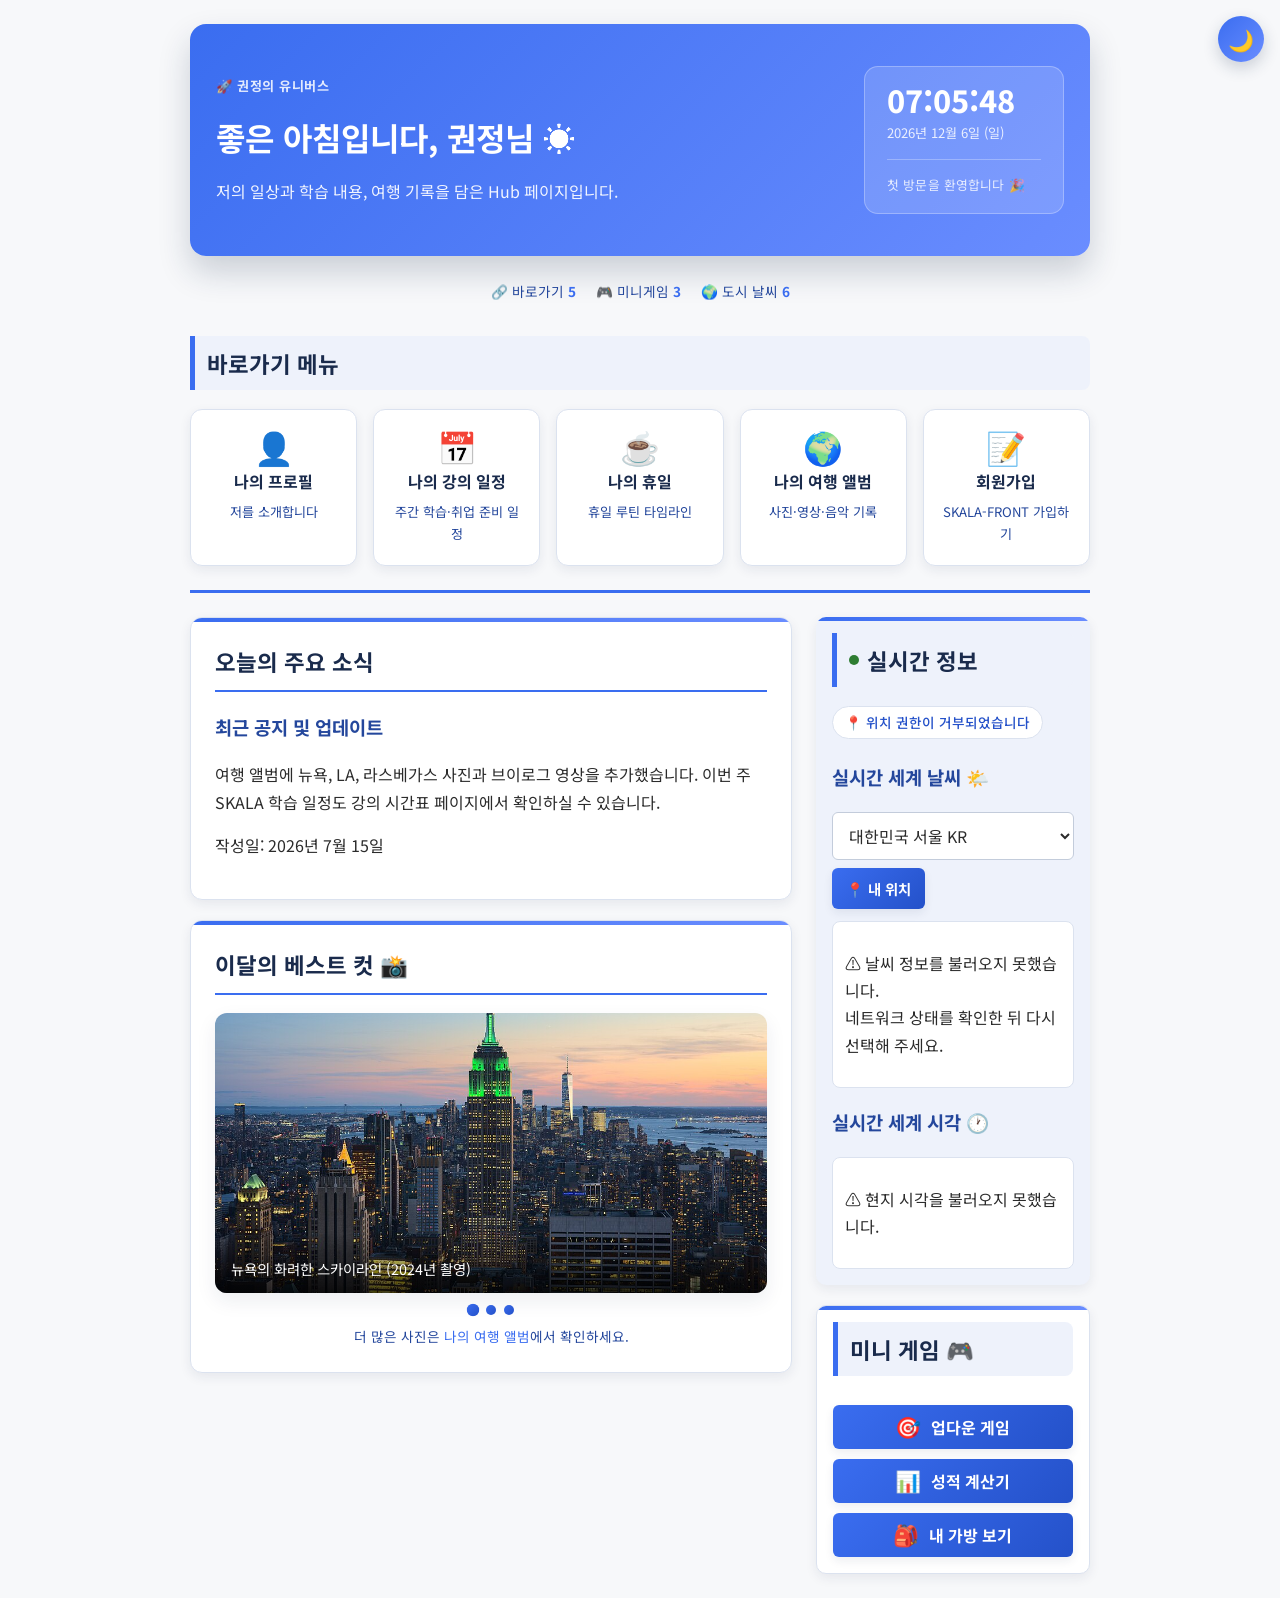
==== commit e5519877: "feat: 날씨 '내 위치'를 버튼으로 추가" ====
--- a/html/index.html
+++ b/html/index.html
@@ -117,15 +117,18 @@
 
         <h3>실시간 세계 날씨 🌤️</h3>
         <label for="citySelect" class="visually-hidden">날씨를 조회할 도시 선택</label>
-        <select id="citySelect">
-          <option value="">-- 도시를 선택하세요 --</option>
-          <option value="seoul">대한민국 서울 KR</option>
-          <option value="newyork">미국 뉴욕 US</option>
-          <option value="la">미국 LA US</option>
-          <option value="vegas">미국 라스베가스 US</option>
-          <option value="tokyo">일본 도쿄 JP</option>
-          <option value="paris">프랑스 파리 FR</option>
-        </select>
+        <div class="weather-controls">
+          <select id="citySelect">
+            <option value="">-- 도시를 선택하세요 --</option>
+            <option value="seoul">대한민국 서울 KR</option>
+            <option value="newyork">미국 뉴욕 US</option>
+            <option value="la">미국 LA US</option>
+            <option value="vegas">미국 라스베가스 US</option>
+            <option value="tokyo">일본 도쿄 JP</option>
+            <option value="paris">프랑스 파리 FR</option>
+          </select>
+          <button type="button" id="myLocationBtn" class="my-location-btn">📍 내 위치</button>
+        </div>
         <div id="weather-box" aria-live="polite">
           <p>도시를 선택하면 실시간 날씨 정보가 표시됩니다.</p>
         </div>
--- a/css/style.css
+++ b/css/style.css
@@ -1493,6 +1493,29 @@
   }
 }
 
+/* 날씨 조회: 도시 선택 + 내 위치 버튼 */
+.weather-controls {
+  display: flex;
+  flex-wrap: wrap;
+  align-items: stretch;
+  gap: 8px;
+  margin-top: 6px;
+}
+
+.weather-controls select {
+  flex: 1 1 150px;
+  min-width: 0;
+  max-width: none;
+  margin-top: 0;
+}
+
+.my-location-btn {
+  flex: 0 0 auto;
+  padding: 10px 14px;
+  font-size: 0.9rem;
+  white-space: nowrap;
+}
+
 .info-city {
   margin: 0 0 10px;
   font-weight: 700;
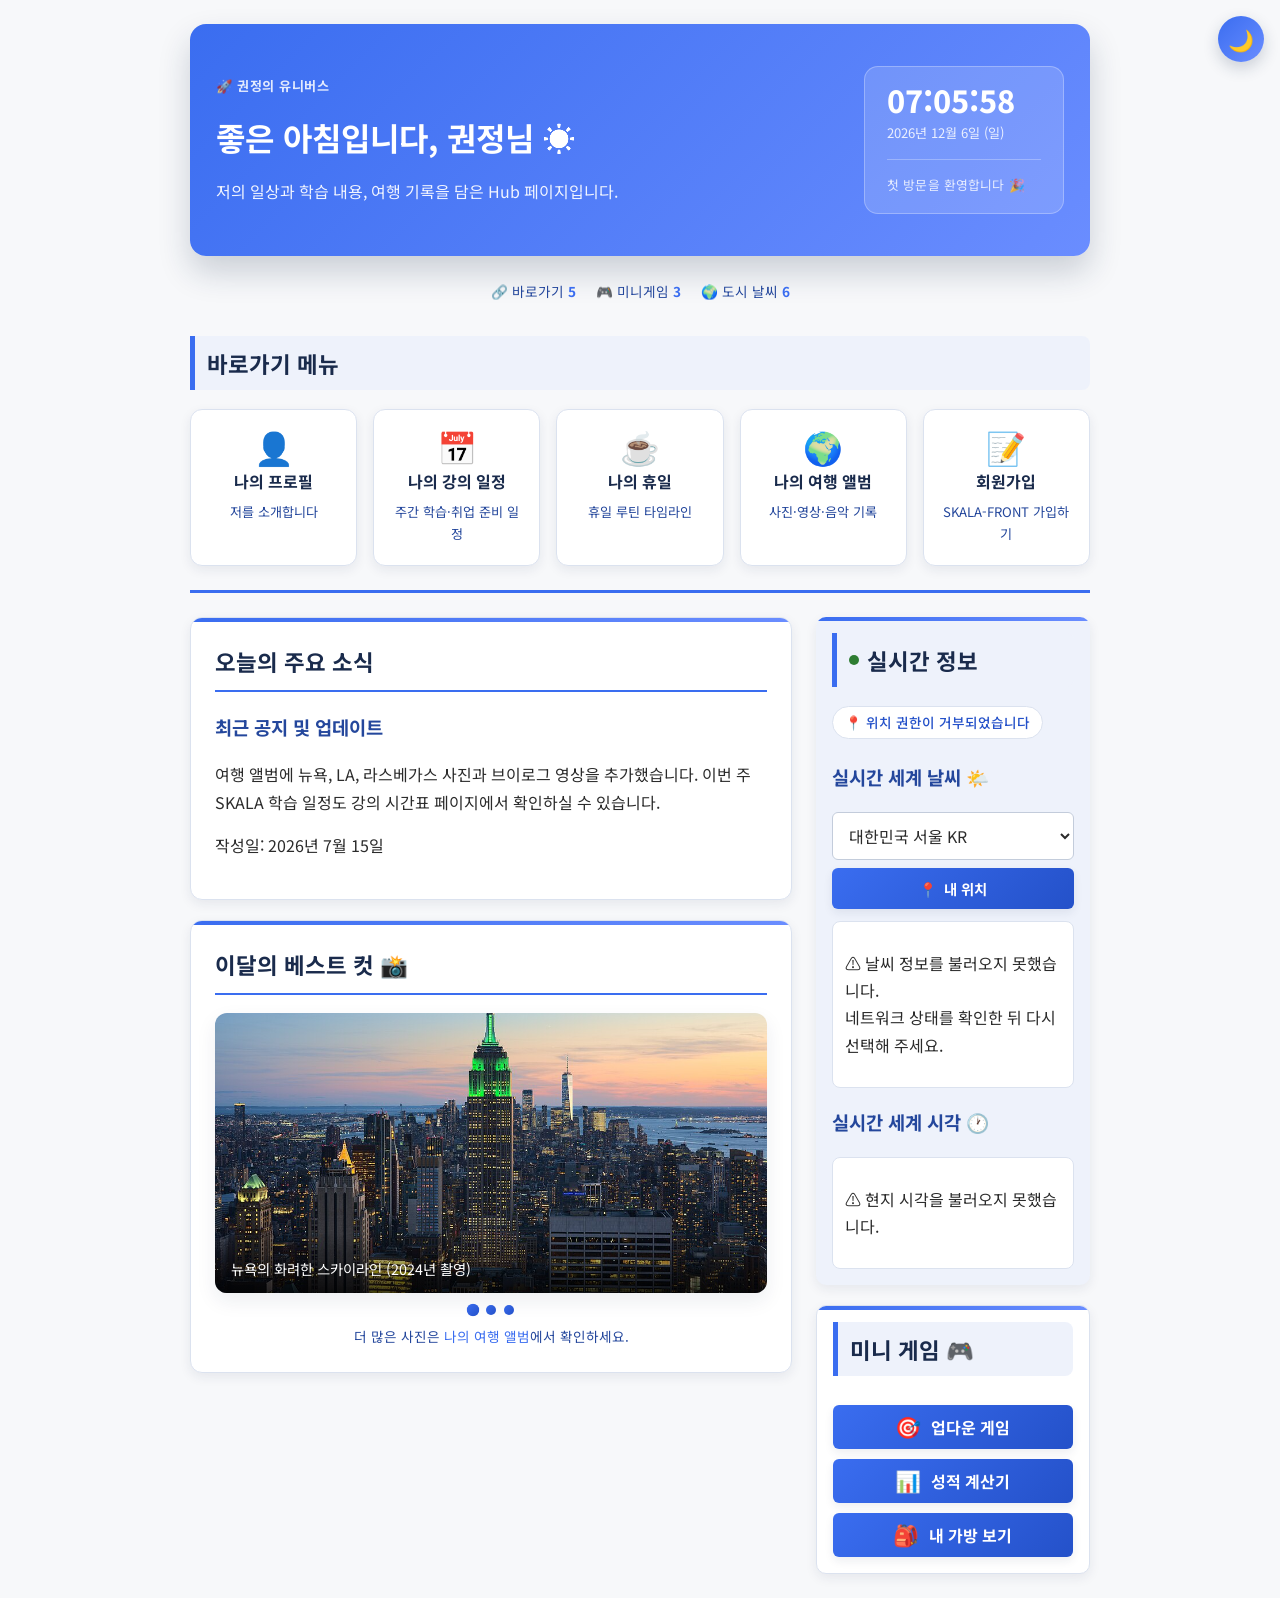
==== commit 4abab3fd: "feat: 내 위치 기반 실시간 정보 추가" ====
--- a/html/index.html
+++ b/html/index.html
@@ -127,7 +127,10 @@
             <option value="tokyo">일본 도쿄 JP</option>
             <option value="paris">프랑스 파리 FR</option>
           </select>
-          <button type="button" id="myLocationBtn" class="my-location-btn">📍 내 위치</button>
+          <button type="button" id="myLocationBtn" class="my-location-btn">
+            <span class="pin" aria-hidden="true">📍</span>
+            <span class="my-location-label">내 위치</span>
+          </button>
         </div>
         <div id="weather-box" aria-live="polite">
           <p>도시를 선택하면 실시간 날씨 정보가 표시됩니다.</p>
--- a/css/style.css
+++ b/css/style.css
@@ -1493,27 +1493,63 @@
   }
 }
 
-/* 날씨 조회: 도시 선택 + 내 위치 버튼 */
+/* 날씨 조회: 도시 선택 + 내 위치 버튼 (세로 배치) */
 .weather-controls {
   display: flex;
-  flex-wrap: wrap;
-  align-items: stretch;
+  flex-direction: column;
   gap: 8px;
   margin-top: 6px;
 }
 
 .weather-controls select {
-  flex: 1 1 150px;
-  min-width: 0;
+  width: 100%;
   max-width: none;
   margin-top: 0;
 }
 
 .my-location-btn {
-  flex: 0 0 auto;
+  display: flex;
+  align-items: center;
+  justify-content: center;
+  gap: 7px;
+  width: 100%;
   padding: 10px 14px;
   font-size: 0.9rem;
-  white-space: nowrap;
+}
+
+.my-location-btn .pin {
+  display: inline-block;
+}
+
+.my-location-btn:hover:not(:disabled) .pin {
+  animation: pinBounce 0.6s ease;
+}
+
+.my-location-btn:disabled {
+  cursor: progress;
+  opacity: 0.85;
+}
+
+.my-location-btn.locating .pin {
+  animation: pinPulse 1s ease-in-out infinite;
+}
+
+@keyframes pinBounce {
+  0%, 100% { transform: translateY(0); }
+  30% { transform: translateY(-5px); }
+  60% { transform: translateY(-2px); }
+}
+
+@keyframes pinPulse {
+  0%, 100% { transform: scale(1); opacity: 1; }
+  50% { transform: scale(1.25); opacity: 0.6; }
+}
+
+@media (prefers-reduced-motion: reduce) {
+  .my-location-btn:hover:not(:disabled) .pin,
+  .my-location-btn.locating .pin {
+    animation: none;
+  }
 }
 
 .info-city {
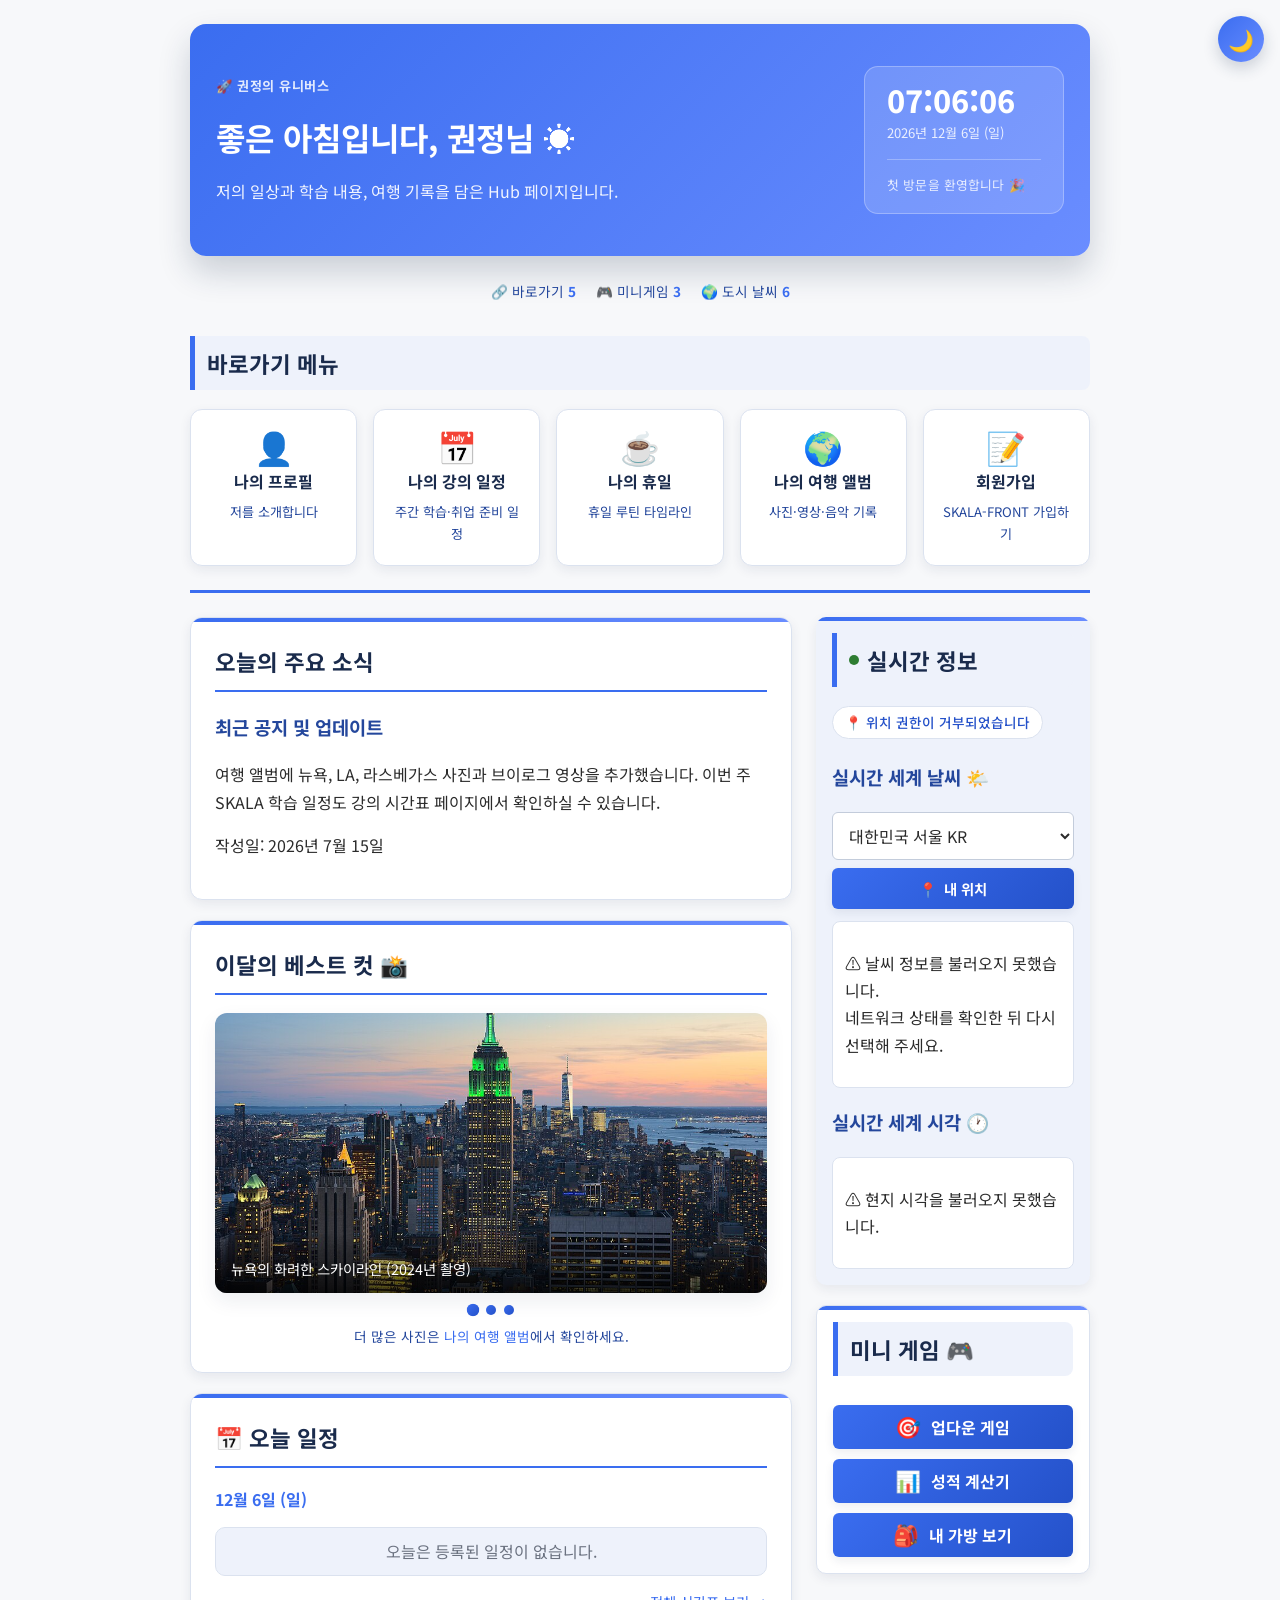
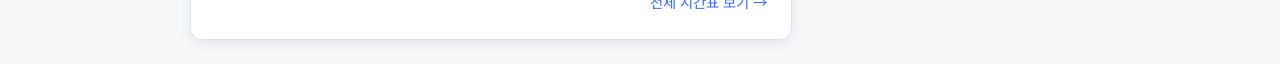
==== commit 80daaf1b: "feat: 홈 화면에 오늘 일정 표시" ====
--- a/html/index.html
+++ b/html/index.html
@@ -108,6 +108,15 @@
         <p class="carousel-hint">더 많은 사진은 <a href="myTrip.html">나의 여행 앨범</a>에서 확인하세요.</p>
       </div>
       </section>
+
+      <section class="section-card">
+        <h2>📅 오늘 일정</h2>
+        <p class="today-schedule-day" id="today-schedule-day"></p>
+        <ul class="today-schedule" id="today-schedule" aria-live="polite">
+          <li class="ts-empty">일정을 불러오는 중...</li>
+        </ul>
+        <p class="today-schedule-more"><a href="myClass.html">전체 시간표 보기 →</a></p>
+      </section>
     </main>
 
     <div class="side-column">
@@ -172,5 +181,6 @@
   <script src="../script/indexStats.js"></script>
   <script src="../script/greetingClock.js"></script>
   <script src="../script/carousel.js"></script>
+  <script src="../script/todaySchedule.js"></script>
 </body>
 </html>
--- a/css/style.css
+++ b/css/style.css
@@ -1447,6 +1447,56 @@
   }
 }
 
+/* ===== 오늘 일정 (index.html) ===== */
+.today-schedule-day {
+  margin: 0 0 14px;
+  font-weight: 700;
+  color: var(--color-primary);
+}
+
+.today-schedule {
+  list-style: none;
+  margin: 0;
+  padding: 0;
+  display: flex;
+  flex-direction: column;
+  gap: 8px;
+}
+
+.today-schedule li {
+  display: flex;
+  align-items: baseline;
+  gap: 14px;
+  padding: 10px 14px;
+  border-radius: 10px;
+  background-color: var(--color-aside-bg);
+  border: 1px solid var(--color-border);
+}
+
+.today-schedule .ts-time {
+  flex: 0 0 auto;
+  min-width: 92px;
+  font-weight: 700;
+  font-size: 0.9rem;
+  color: var(--color-heading-accent);
+  font-variant-numeric: tabular-nums;
+}
+
+.today-schedule .ts-act {
+  flex: 1;
+}
+
+.today-schedule .ts-empty {
+  justify-content: center;
+  color: var(--color-text-muted);
+}
+
+.today-schedule-more {
+  margin: 14px 0 0;
+  text-align: right;
+  font-size: 0.9rem;
+}
+
 /* ===== 실시간 정보 위젯 ===== */
 .live-header {
   display: flex;
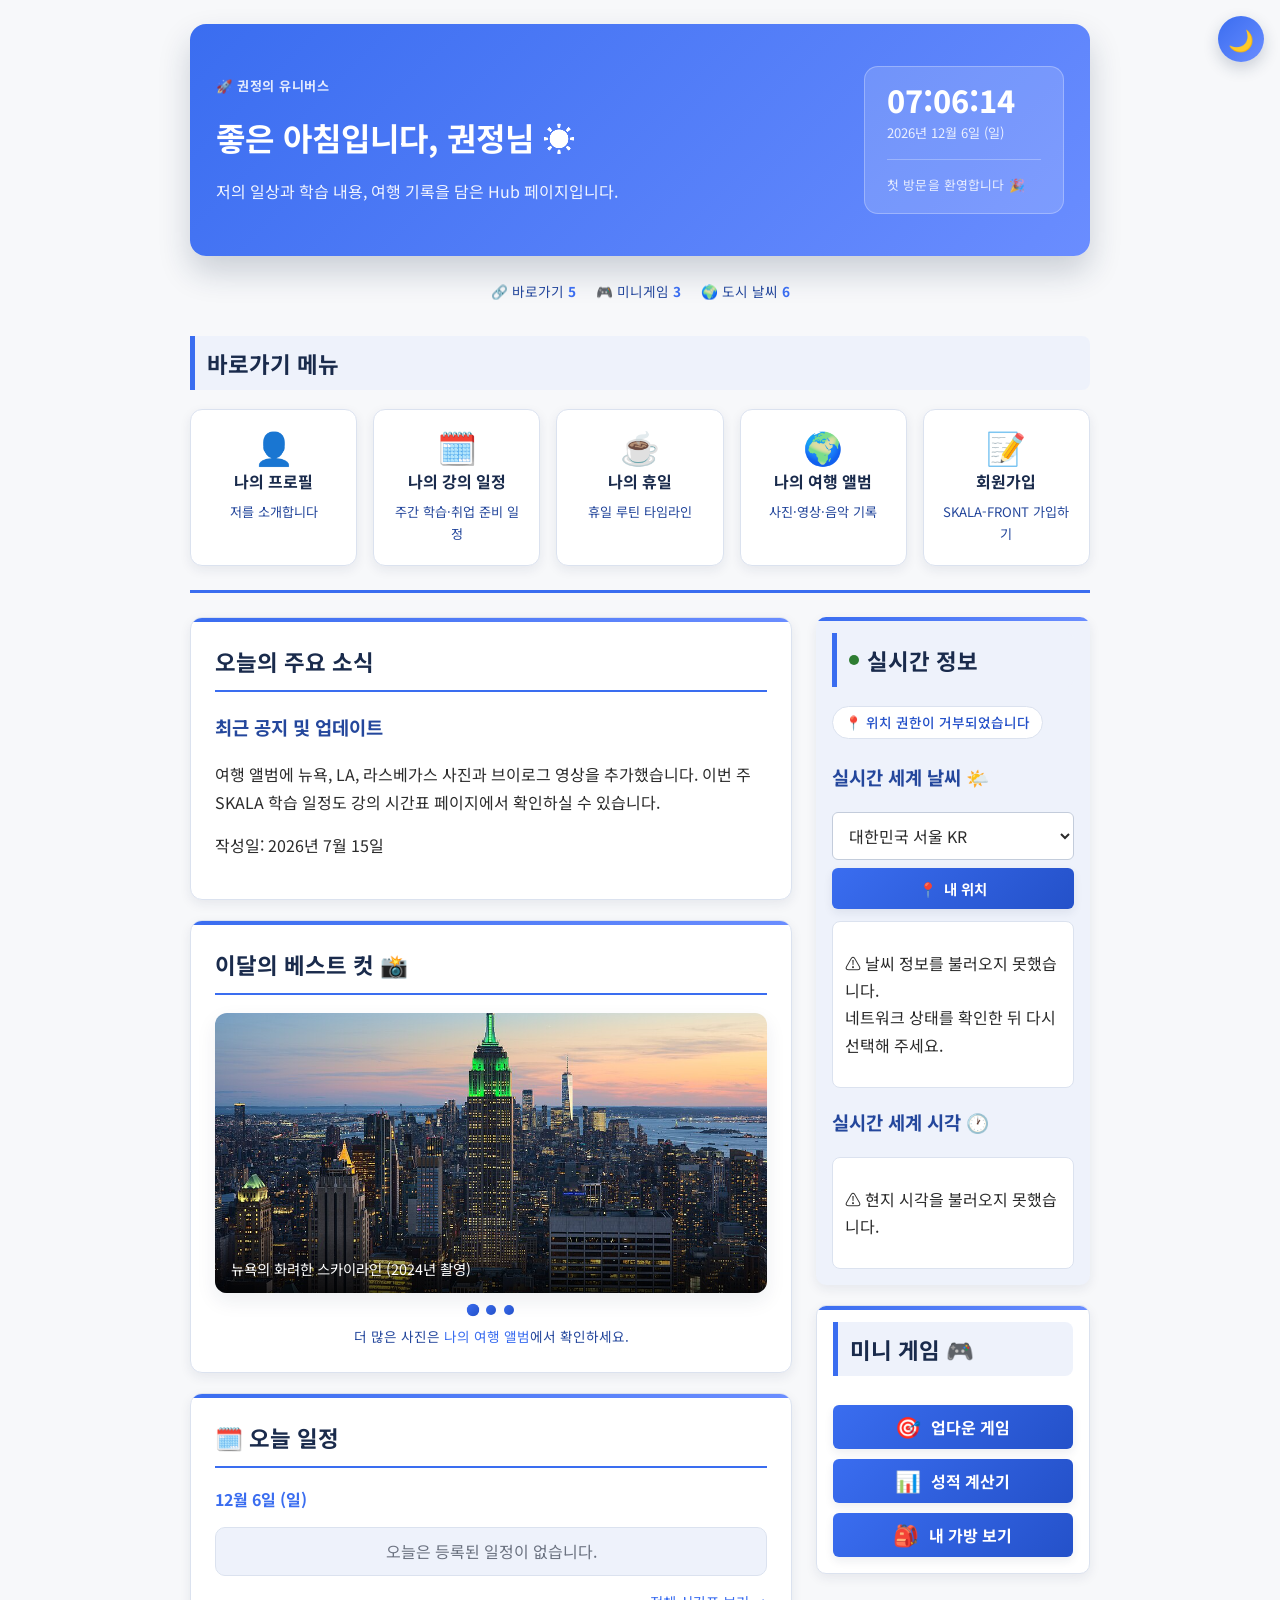
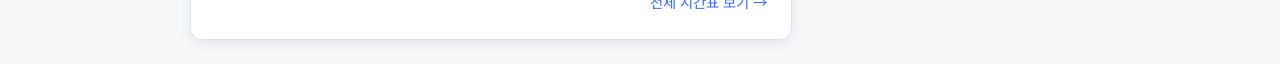
==== commit c20c8cfb: "style: 캘린더 아이콘을 특정 날짜 없는 아이콘으로 통일" ====
--- a/html/index.html
+++ b/html/index.html
@@ -48,7 +48,7 @@
         <span class="nav-card-desc">저를 소개합니다</span>
       </a>
       <a href="myClass.html" class="nav-card">
-        <span class="nav-card-icon">📅</span>
+        <span class="nav-card-icon">🗓️</span>
         <span class="nav-card-title">나의 강의 일정</span>
         <span class="nav-card-desc">주간 학습·취업 준비 일정</span>
       </a>
@@ -110,7 +110,7 @@
       </section>
 
       <section class="section-card">
-        <h2>📅 오늘 일정</h2>
+        <h2>🗓️ 오늘 일정</h2>
         <p class="today-schedule-day" id="today-schedule-day"></p>
         <ul class="today-schedule" id="today-schedule" aria-live="polite">
           <li class="ts-empty">일정을 불러오는 중...</li>
--- a/css/style.css
+++ b/css/style.css
@@ -1482,6 +1482,12 @@
   font-variant-numeric: tabular-nums;
 }
 
+.today-schedule .ts-icon {
+  flex: 0 0 auto;
+  font-size: 1.05rem;
+  line-height: 1;
+}
+
 .today-schedule .ts-act {
   flex: 1;
 }
@@ -1489,6 +1495,48 @@
 .today-schedule .ts-empty {
   justify-content: center;
   color: var(--color-text-muted);
+}
+
+/* 지금 진행 중인 일정 강조 */
+.today-schedule li.is-now {
+  background-color: var(--color-row-hover);
+  border-color: var(--color-primary);
+  box-shadow: 0 0 0 1px var(--color-primary) inset;
+}
+
+.ts-now-badge {
+  flex: 0 0 auto;
+  align-self: center;
+  display: inline-flex;
+  align-items: center;
+  gap: 5px;
+  padding: 3px 10px;
+  border-radius: 999px;
+  font-size: 0.72rem;
+  font-weight: 700;
+  line-height: 1;
+  color: #ffffff;
+  background: linear-gradient(135deg, var(--color-primary), var(--color-primary-dark));
+}
+
+.ts-now-badge::before {
+  content: "";
+  width: 6px;
+  height: 6px;
+  border-radius: 50%;
+  background-color: #ffffff;
+  animation: nowPulse 1.4s ease-in-out infinite;
+}
+
+@keyframes nowPulse {
+  0%, 100% { opacity: 1; transform: scale(1); }
+  50% { opacity: 0.4; transform: scale(0.7); }
+}
+
+@media (prefers-reduced-motion: reduce) {
+  .ts-now-badge::before {
+    animation: none;
+  }
 }
 
 .today-schedule-more {
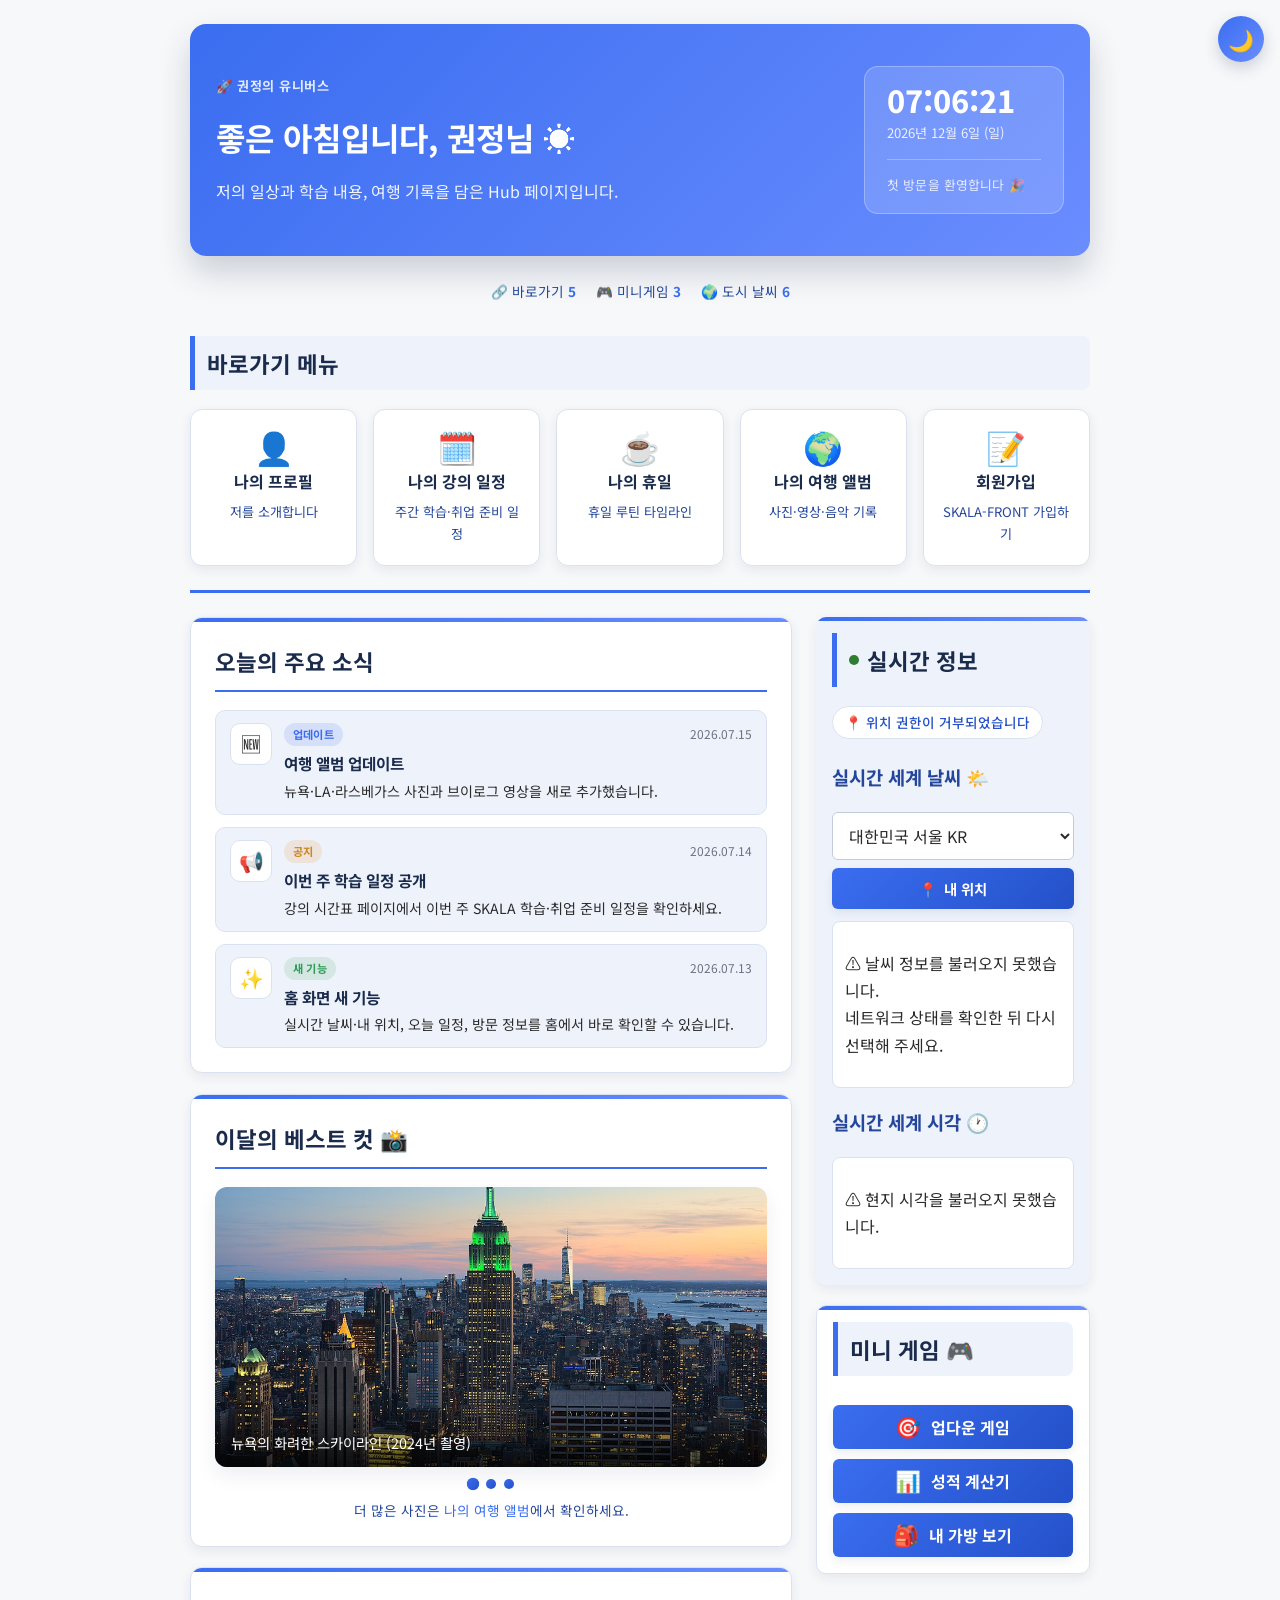
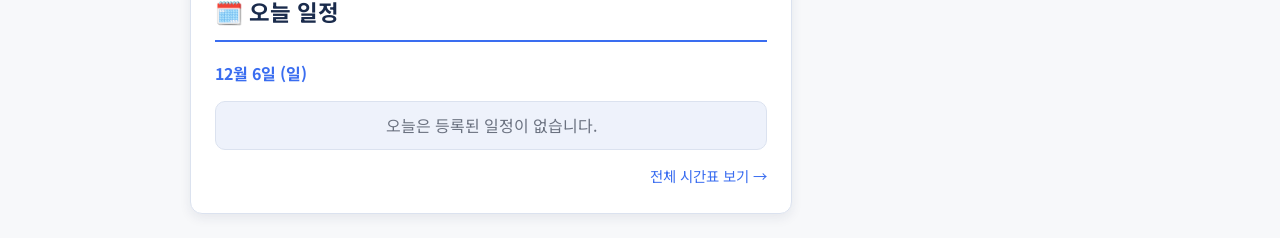
==== commit a68c63c4: "feat: 오늘의 주요 소식을 뉴스 피드 스타일로 개편" ====
--- a/html/index.html
+++ b/html/index.html
@@ -76,11 +76,41 @@
     <main class="main-column">
       <section class="section-card">
         <h2>오늘의 주요 소식</h2>
-        <article>
-          <h3>최근 공지 및 업데이트</h3>
-          <p>여행 앨범에 뉴욕, LA, 라스베가스 사진과 브이로그 영상을 추가했습니다. 이번 주 SKALA 학습 일정도 강의 시간표 페이지에서 확인하실 수 있습니다.</p>
-          <p>작성일: 2026년 7월 15일</p>
-        </article>
+        <ul class="news-feed">
+          <li class="news-item">
+            <span class="news-icon" aria-hidden="true">🆕</span>
+            <div class="news-body">
+              <div class="news-head">
+                <span class="news-tag news-tag-update">업데이트</span>
+                <span class="news-date">2026.07.15</span>
+              </div>
+              <h3 class="news-title">여행 앨범 업데이트</h3>
+              <p class="news-desc">뉴욕·LA·라스베가스 사진과 브이로그 영상을 새로 추가했습니다.</p>
+            </div>
+          </li>
+          <li class="news-item">
+            <span class="news-icon" aria-hidden="true">📢</span>
+            <div class="news-body">
+              <div class="news-head">
+                <span class="news-tag news-tag-notice">공지</span>
+                <span class="news-date">2026.07.14</span>
+              </div>
+              <h3 class="news-title">이번 주 학습 일정 공개</h3>
+              <p class="news-desc">강의 시간표 페이지에서 이번 주 SKALA 학습·취업 준비 일정을 확인하세요.</p>
+            </div>
+          </li>
+          <li class="news-item">
+            <span class="news-icon" aria-hidden="true">✨</span>
+            <div class="news-body">
+              <div class="news-head">
+                <span class="news-tag news-tag-feature">새 기능</span>
+                <span class="news-date">2026.07.13</span>
+              </div>
+              <h3 class="news-title">홈 화면 새 기능</h3>
+              <p class="news-desc">실시간 날씨·내 위치, 오늘 일정, 방문 정보를 홈에서 바로 확인할 수 있습니다.</p>
+            </div>
+          </li>
+        </ul>
       </section>
 
       <section class="section-card">
--- a/css/style.css
+++ b/css/style.css
@@ -1447,6 +1447,100 @@
   }
 }
 
+/* ===== 오늘의 주요 소식 피드 (index.html) ===== */
+.news-feed {
+  list-style: none;
+  margin: 0;
+  padding: 0;
+  display: flex;
+  flex-direction: column;
+  gap: 12px;
+}
+
+.news-item {
+  display: flex;
+  gap: 12px;
+  padding: 12px 14px;
+  border-radius: 10px;
+  background-color: var(--color-aside-bg);
+  border: 1px solid var(--color-border);
+  transition: transform 0.18s ease, box-shadow 0.18s ease, border-color 0.18s ease;
+}
+
+.news-item:hover {
+  transform: translateY(-2px);
+  border-color: var(--color-primary);
+  box-shadow: 0 6px 14px var(--color-shadow);
+}
+
+.news-icon {
+  flex: 0 0 auto;
+  width: 40px;
+  height: 40px;
+  display: grid;
+  place-items: center;
+  font-size: 1.25rem;
+  line-height: 1;
+  background-color: var(--color-card-bg);
+  border: 1px solid var(--color-border);
+  border-radius: 10px;
+}
+
+.news-body {
+  flex: 1;
+  min-width: 0;
+}
+
+.news-head {
+  display: flex;
+  align-items: center;
+  gap: 8px;
+  margin-bottom: 5px;
+}
+
+.news-tag {
+  flex: 0 0 auto;
+  padding: 2px 9px;
+  border-radius: 999px;
+  font-size: 0.7rem;
+  font-weight: 700;
+  letter-spacing: 0.02em;
+}
+
+.news-tag-update {
+  color: var(--color-primary);
+  background-color: rgba(58, 109, 240, 0.14);
+}
+
+.news-tag-notice {
+  color: #cf861f;
+  background-color: rgba(230, 150, 50, 0.16);
+}
+
+.news-tag-feature {
+  color: #2e9e57;
+  background-color: rgba(60, 170, 90, 0.15);
+}
+
+.news-date {
+  margin-left: auto;
+  font-size: 0.75rem;
+  color: var(--color-text-muted);
+  font-variant-numeric: tabular-nums;
+}
+
+.news-title {
+  margin: 0 0 3px;
+  font-size: 0.98rem;
+  color: var(--color-heading);
+}
+
+.news-desc {
+  margin: 0;
+  font-size: 0.88rem;
+  line-height: 1.5;
+}
+
 /* ===== 오늘 일정 (index.html) ===== */
 .today-schedule-day {
   margin: 0 0 14px;
@@ -1457,13 +1551,14 @@
 .today-schedule {
   list-style: none;
   margin: 0;
-  padding: 0;
+  padding: 0 0 0 26px;
   display: flex;
   flex-direction: column;
   gap: 8px;
 }
 
 .today-schedule li {
+  position: relative;
   display: flex;
   align-items: baseline;
   gap: 14px;
@@ -1473,13 +1568,77 @@
   border: 1px solid var(--color-border);
 }
 
+/* 타임라인 점 (li 기준). border 2px 포함 실제 너비 16px → 중심이 left+8 */
+.today-schedule li::before {
+  content: "";
+  position: absolute;
+  left: -24px;
+  top: 50%;
+  transform: translateY(-50%);
+  width: 12px;
+  height: 12px;
+  border-radius: 50%;
+  background-color: var(--color-card-bg);
+  border: 2px solid var(--color-primary);
+  z-index: 1;
+}
+
+/* 다음 점까지 잇는 세로 연결선 (점과 동일하게 li 기준 → 항상 정렬) */
+.today-schedule li::after {
+  content: "";
+  position: absolute;
+  left: -17px;
+  top: 50%;
+  width: 2px;
+  height: calc(100% + 8px);
+  background-color: var(--color-border);
+  z-index: 0;
+}
+
+.today-schedule li:last-child::after {
+  display: none;
+}
+
+/* 진행 중인 일정은 점을 채움 */
+.today-schedule li.is-now::before {
+  background-color: var(--color-primary);
+  box-shadow: 0 0 0 3px var(--color-row-hover);
+}
+
+/* 일정 없음/로딩 상태에서는 점·연결선 숨김 */
+.today-schedule:has(.ts-empty) {
+  padding-left: 0;
+}
+.today-schedule li.ts-empty::before,
+.today-schedule li.ts-empty::after {
+  display: none;
+}
+
 .today-schedule .ts-time {
   flex: 0 0 auto;
-  min-width: 92px;
-  font-weight: 700;
-  font-size: 0.9rem;
-  color: var(--color-heading-accent);
+  align-self: center;
+  min-width: 84px;
+  padding: 3px 10px;
+  border-radius: 999px;
+  text-align: center;
+  font-weight: 700;
+  font-size: 0.82rem;
+  color: var(--color-primary-dark);
+  background-color: var(--color-card-bg);
+  border: 1px solid var(--color-border);
   font-variant-numeric: tabular-nums;
+}
+
+/* 진행 중인 일정은 시간 배지를 강조 */
+.today-schedule li.is-now .ts-time {
+  color: #ffffff;
+  background: linear-gradient(135deg, var(--color-primary), var(--color-primary-dark));
+  border-color: transparent;
+}
+
+/* 이미 지난 일정은 흐리게 */
+.today-schedule li.is-past {
+  opacity: 0.5;
 }
 
 .today-schedule .ts-icon {
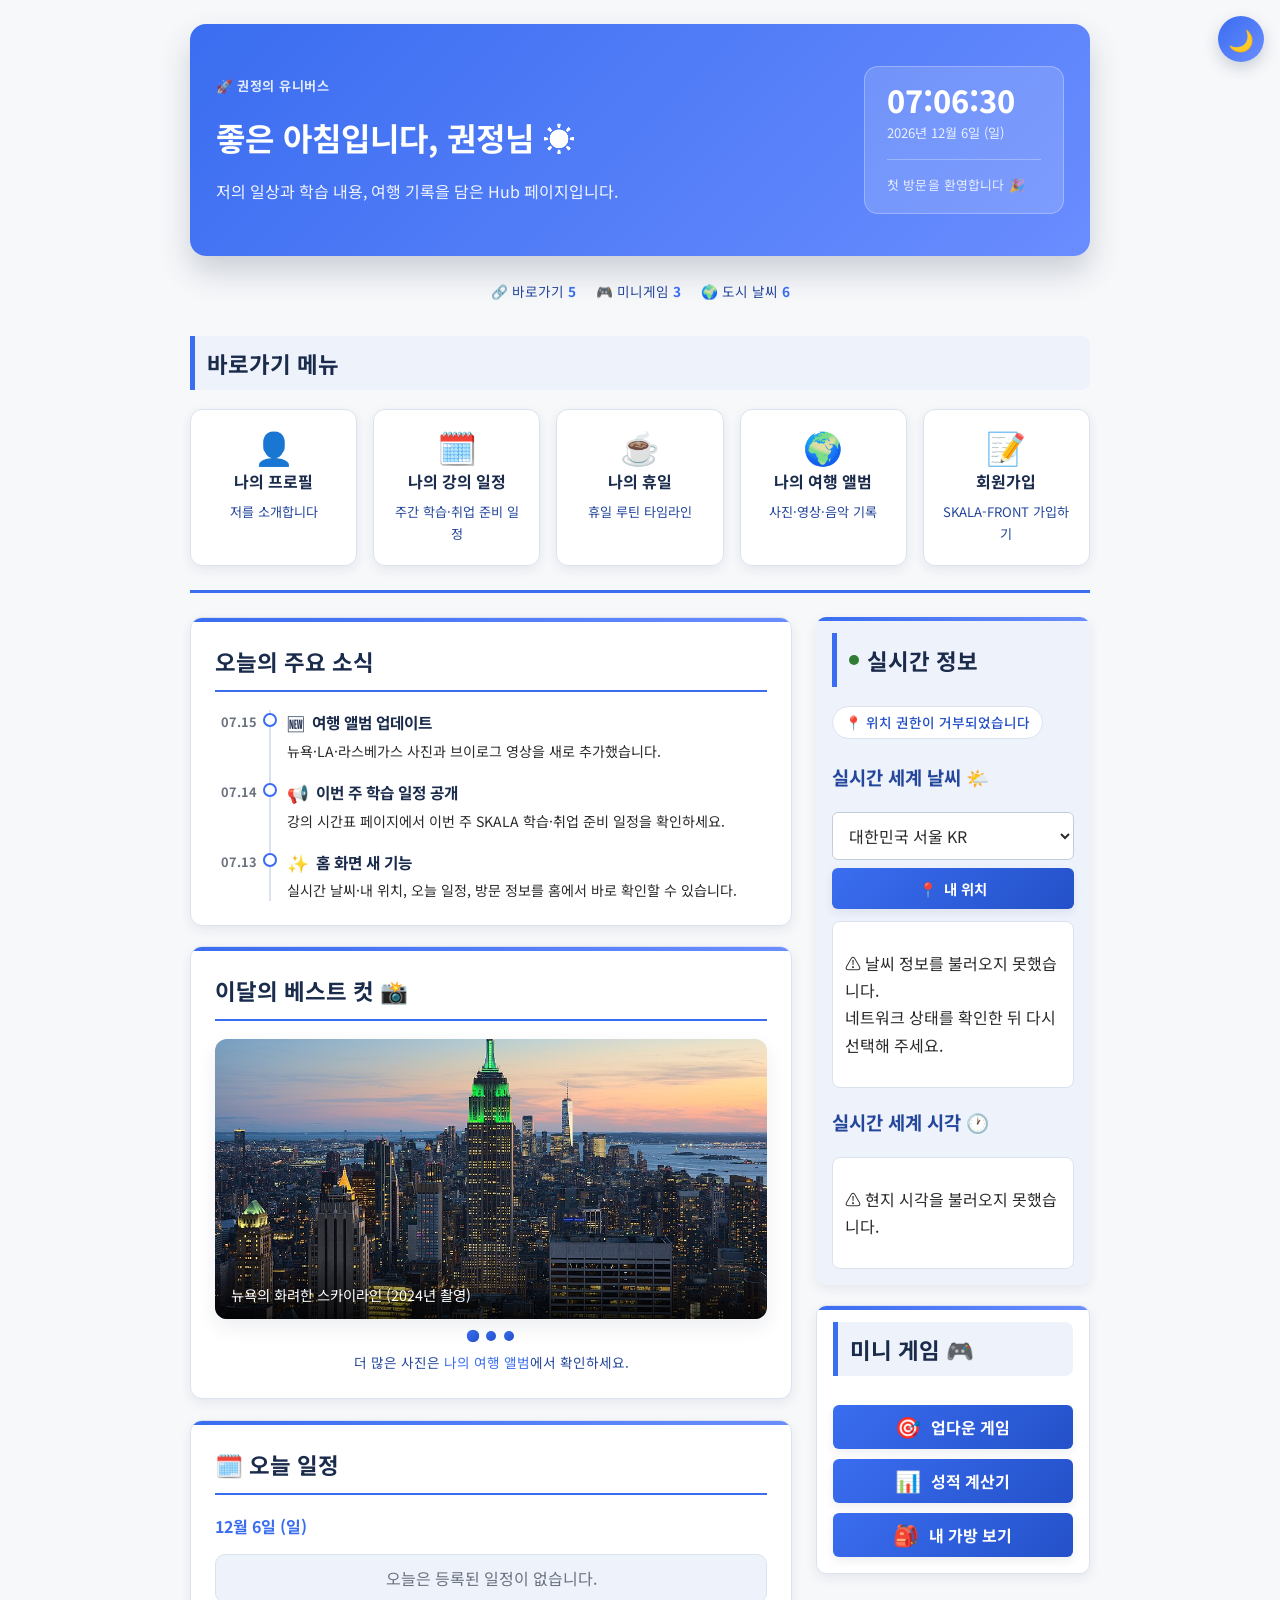
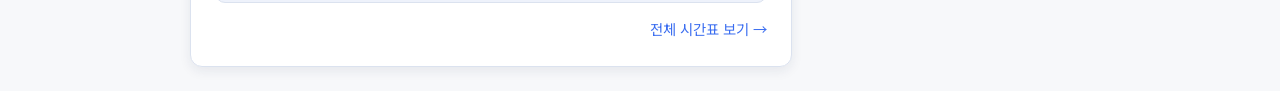
==== commit e42d2f39: "refactor: 오늘의 주요 소식을 날짜 중심 changelog로 변경" ====
--- a/html/index.html
+++ b/html/index.html
@@ -78,35 +78,26 @@
         <h2>오늘의 주요 소식</h2>
         <ul class="news-feed">
           <li class="news-item">
-            <span class="news-icon" aria-hidden="true">🆕</span>
+            <span class="news-date">07.15</span>
+            <span class="news-rail" aria-hidden="true"></span>
             <div class="news-body">
-              <div class="news-head">
-                <span class="news-tag news-tag-update">업데이트</span>
-                <span class="news-date">2026.07.15</span>
-              </div>
-              <h3 class="news-title">여행 앨범 업데이트</h3>
+              <h3 class="news-title"><span class="news-ic" aria-hidden="true">🆕</span>여행 앨범 업데이트</h3>
               <p class="news-desc">뉴욕·LA·라스베가스 사진과 브이로그 영상을 새로 추가했습니다.</p>
             </div>
           </li>
           <li class="news-item">
-            <span class="news-icon" aria-hidden="true">📢</span>
+            <span class="news-date">07.14</span>
+            <span class="news-rail" aria-hidden="true"></span>
             <div class="news-body">
-              <div class="news-head">
-                <span class="news-tag news-tag-notice">공지</span>
-                <span class="news-date">2026.07.14</span>
-              </div>
-              <h3 class="news-title">이번 주 학습 일정 공개</h3>
+              <h3 class="news-title"><span class="news-ic" aria-hidden="true">📢</span>이번 주 학습 일정 공개</h3>
               <p class="news-desc">강의 시간표 페이지에서 이번 주 SKALA 학습·취업 준비 일정을 확인하세요.</p>
             </div>
           </li>
           <li class="news-item">
-            <span class="news-icon" aria-hidden="true">✨</span>
+            <span class="news-date">07.13</span>
+            <span class="news-rail" aria-hidden="true"></span>
             <div class="news-body">
-              <div class="news-head">
-                <span class="news-tag news-tag-feature">새 기능</span>
-                <span class="news-date">2026.07.13</span>
-              </div>
-              <h3 class="news-title">홈 화면 새 기능</h3>
+              <h3 class="news-title"><span class="news-ic" aria-hidden="true">✨</span>홈 화면 새 기능</h3>
               <p class="news-desc">실시간 날씨·내 위치, 오늘 일정, 방문 정보를 홈에서 바로 확인할 수 있습니다.</p>
             </div>
           </li>
--- a/css/style.css
+++ b/css/style.css
@@ -1447,92 +1447,77 @@
   }
 }
 
-/* ===== 오늘의 주요 소식 피드 (index.html) ===== */
+/* ===== 오늘의 주요 소식 (날짜 중심 changelog, index.html) ===== */
 .news-feed {
   list-style: none;
   margin: 0;
   padding: 0;
   display: flex;
   flex-direction: column;
+}
+
+.news-item {
+  display: flex;
+  align-items: stretch;
   gap: 12px;
 }
 
-.news-item {
-  display: flex;
-  gap: 12px;
-  padding: 12px 14px;
-  border-radius: 10px;
-  background-color: var(--color-aside-bg);
-  border: 1px solid var(--color-border);
-  transition: transform 0.18s ease, box-shadow 0.18s ease, border-color 0.18s ease;
-}
-
-.news-item:hover {
-  transform: translateY(-2px);
-  border-color: var(--color-primary);
-  box-shadow: 0 6px 14px var(--color-shadow);
-}
-
-.news-icon {
+.news-date {
   flex: 0 0 auto;
-  width: 40px;
-  height: 40px;
-  display: grid;
-  place-items: center;
-  font-size: 1.25rem;
-  line-height: 1;
+  align-self: flex-start;
+  width: 42px;
+  padding-top: 1px;
+  text-align: right;
+  font-size: 0.8rem;
+  font-weight: 700;
+  color: var(--color-text-muted);
+  font-variant-numeric: tabular-nums;
+}
+
+/* 세로 레일 + 점 (레일 폭 기준 50%로 점을 얹어 항상 중앙 정렬) */
+.news-rail {
+  flex: 0 0 auto;
+  position: relative;
+  width: 2px;
+  background-color: var(--color-border);
+}
+
+.news-rail::before {
+  content: "";
+  position: absolute;
+  left: 50%;
+  top: 3px;
+  transform: translateX(-50%);
+  width: 10px;
+  height: 10px;
+  border-radius: 50%;
   background-color: var(--color-card-bg);
-  border: 1px solid var(--color-border);
-  border-radius: 10px;
+  border: 2px solid var(--color-primary);
 }
 
 .news-body {
   flex: 1;
   min-width: 0;
-}
-
-.news-head {
+  padding: 0 0 18px 4px;
+}
+
+.news-item:last-child .news-body {
+  padding-bottom: 0;
+}
+
+.news-title {
   display: flex;
   align-items: center;
-  gap: 8px;
-  margin-bottom: 5px;
-}
-
-.news-tag {
-  flex: 0 0 auto;
-  padding: 2px 9px;
-  border-radius: 999px;
-  font-size: 0.7rem;
-  font-weight: 700;
-  letter-spacing: 0.02em;
-}
-
-.news-tag-update {
-  color: var(--color-primary);
-  background-color: rgba(58, 109, 240, 0.14);
-}
-
-.news-tag-notice {
-  color: #cf861f;
-  background-color: rgba(230, 150, 50, 0.16);
-}
-
-.news-tag-feature {
-  color: #2e9e57;
-  background-color: rgba(60, 170, 90, 0.15);
-}
-
-.news-date {
-  margin-left: auto;
-  font-size: 0.75rem;
-  color: var(--color-text-muted);
-  font-variant-numeric: tabular-nums;
-}
-
-.news-title {
-  margin: 0 0 3px;
+  gap: 7px;
+  margin: 0 0 4px;
   font-size: 0.98rem;
   color: var(--color-heading);
+}
+
+.news-ic {
+  flex: 0 0 auto;
+  font-size: 1.1rem;
+  line-height: 1;
 }
 
 .news-desc {
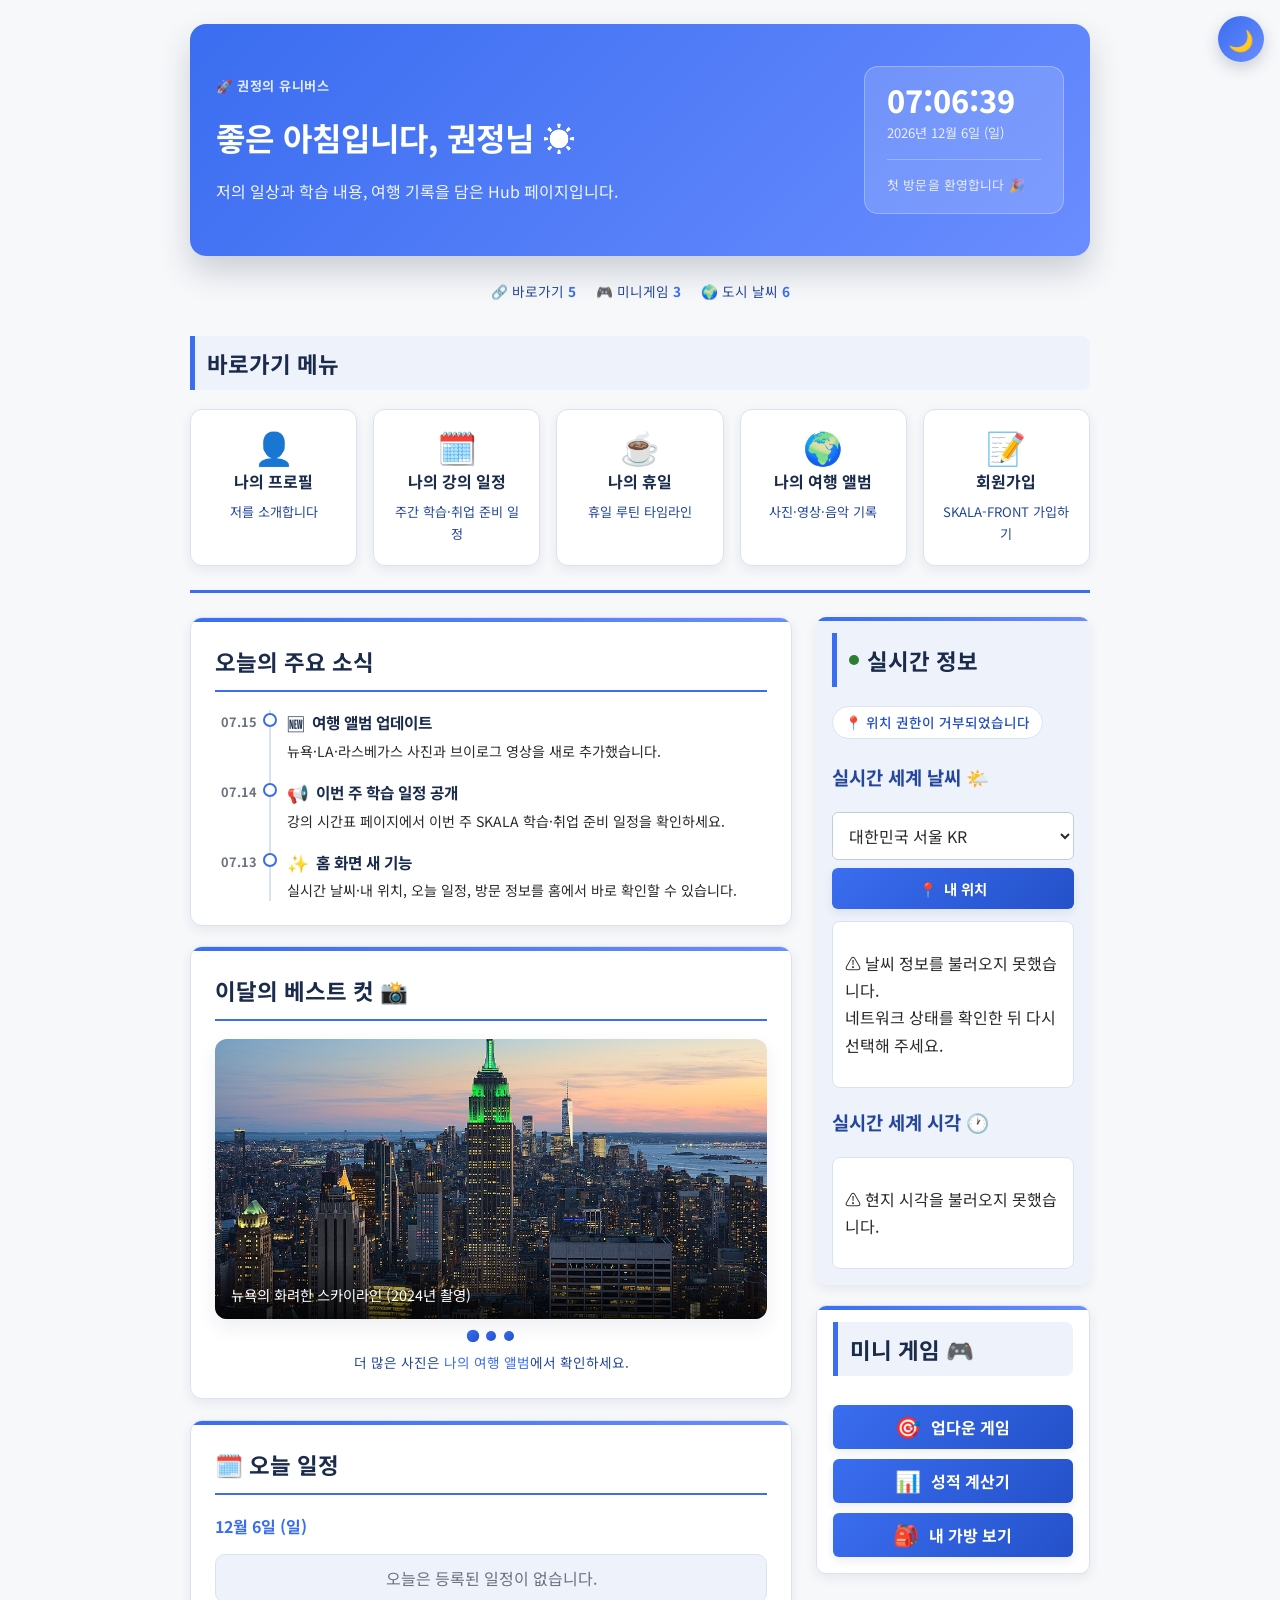
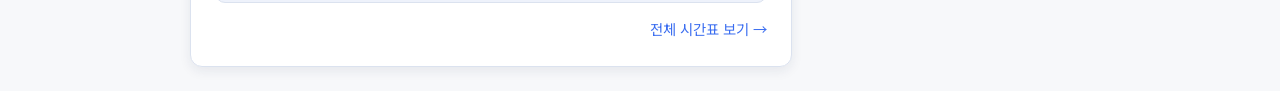
==== commit 091c3cbb: "chore: 이미지 lazy loading, 크기 명시 및 Open Graph 메타 추가" ====
--- a/html/index.html
+++ b/html/index.html
@@ -4,6 +4,11 @@
   <meta charset="UTF-8">
   <meta name="viewport" content="width=device-width, initial-scale=1.0">
   <meta name="description" content="권정의 개인 포털 - 프로필, 강의 일정, 휴일, 여행 앨범과 실시간 세계 날씨·시각, 미니 게임을 한 곳에서 만나보세요.">
+  <meta property="og:type" content="website">
+  <meta property="og:title" content="권정의 유니버스 · SKALA-FRONT">
+  <meta property="og:description" content="프로필, 강의 일정, 휴일, 여행 앨범과 실시간 세계 날씨·시각, 미니 게임을 한 곳에서.">
+  <meta property="og:image" content="../docs/screenshot-main-light.png">
+  <meta property="og:locale" content="ko_KR">
   <title>Welcome SKALA</title>
   <link rel="icon" type="image/svg+xml" href="../media/favicon.svg">
   <script>
@@ -109,15 +114,15 @@
       <div class="carousel" id="bestCut">
         <div class="carousel-slides">
           <figure class="carousel-slide">
-            <img src="../media/photo1.jpg" alt="뉴욕 스카이라인">
+            <img src="../media/photo1.jpg" alt="뉴욕 스카이라인" width="960" height="721" loading="lazy">
             <figcaption>뉴욕의 화려한 스카이라인 (2024년 촬영)</figcaption>
           </figure>
           <figure class="carousel-slide">
-            <img src="../media/photo2.jpg" alt="LA 다운타운 야경">
+            <img src="../media/photo2.jpg" alt="LA 다운타운 야경" width="960" height="540" loading="lazy">
             <figcaption>LA 다운타운의 밤 (2020년 촬영)</figcaption>
           </figure>
           <figure class="carousel-slide">
-            <img src="../media/photo3.jpg" alt="라스베가스 스트립 야경">
+            <img src="../media/photo3.jpg" alt="라스베가스 스트립 야경" width="960" height="630" loading="lazy">
             <figcaption>라스베가스 스트립의 화려한 야경 (2024년 촬영)</figcaption>
           </figure>
         </div>
